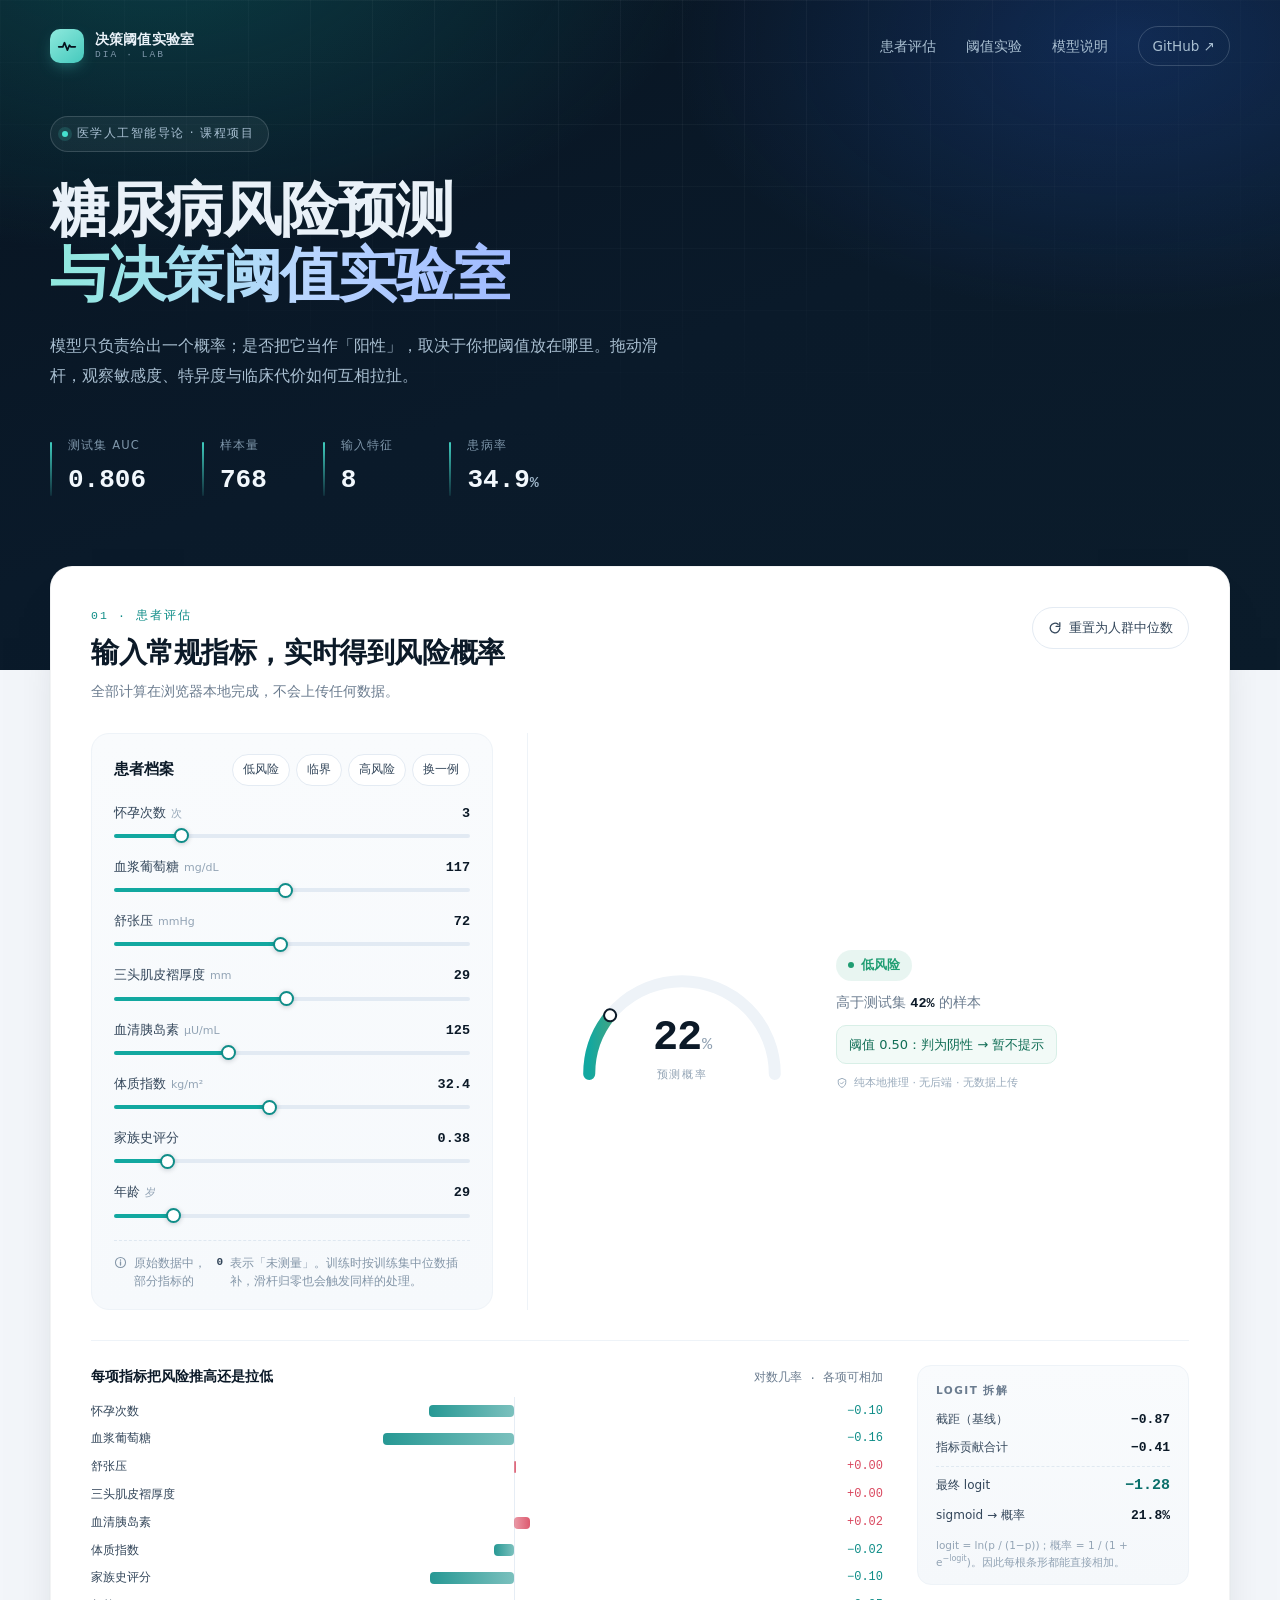
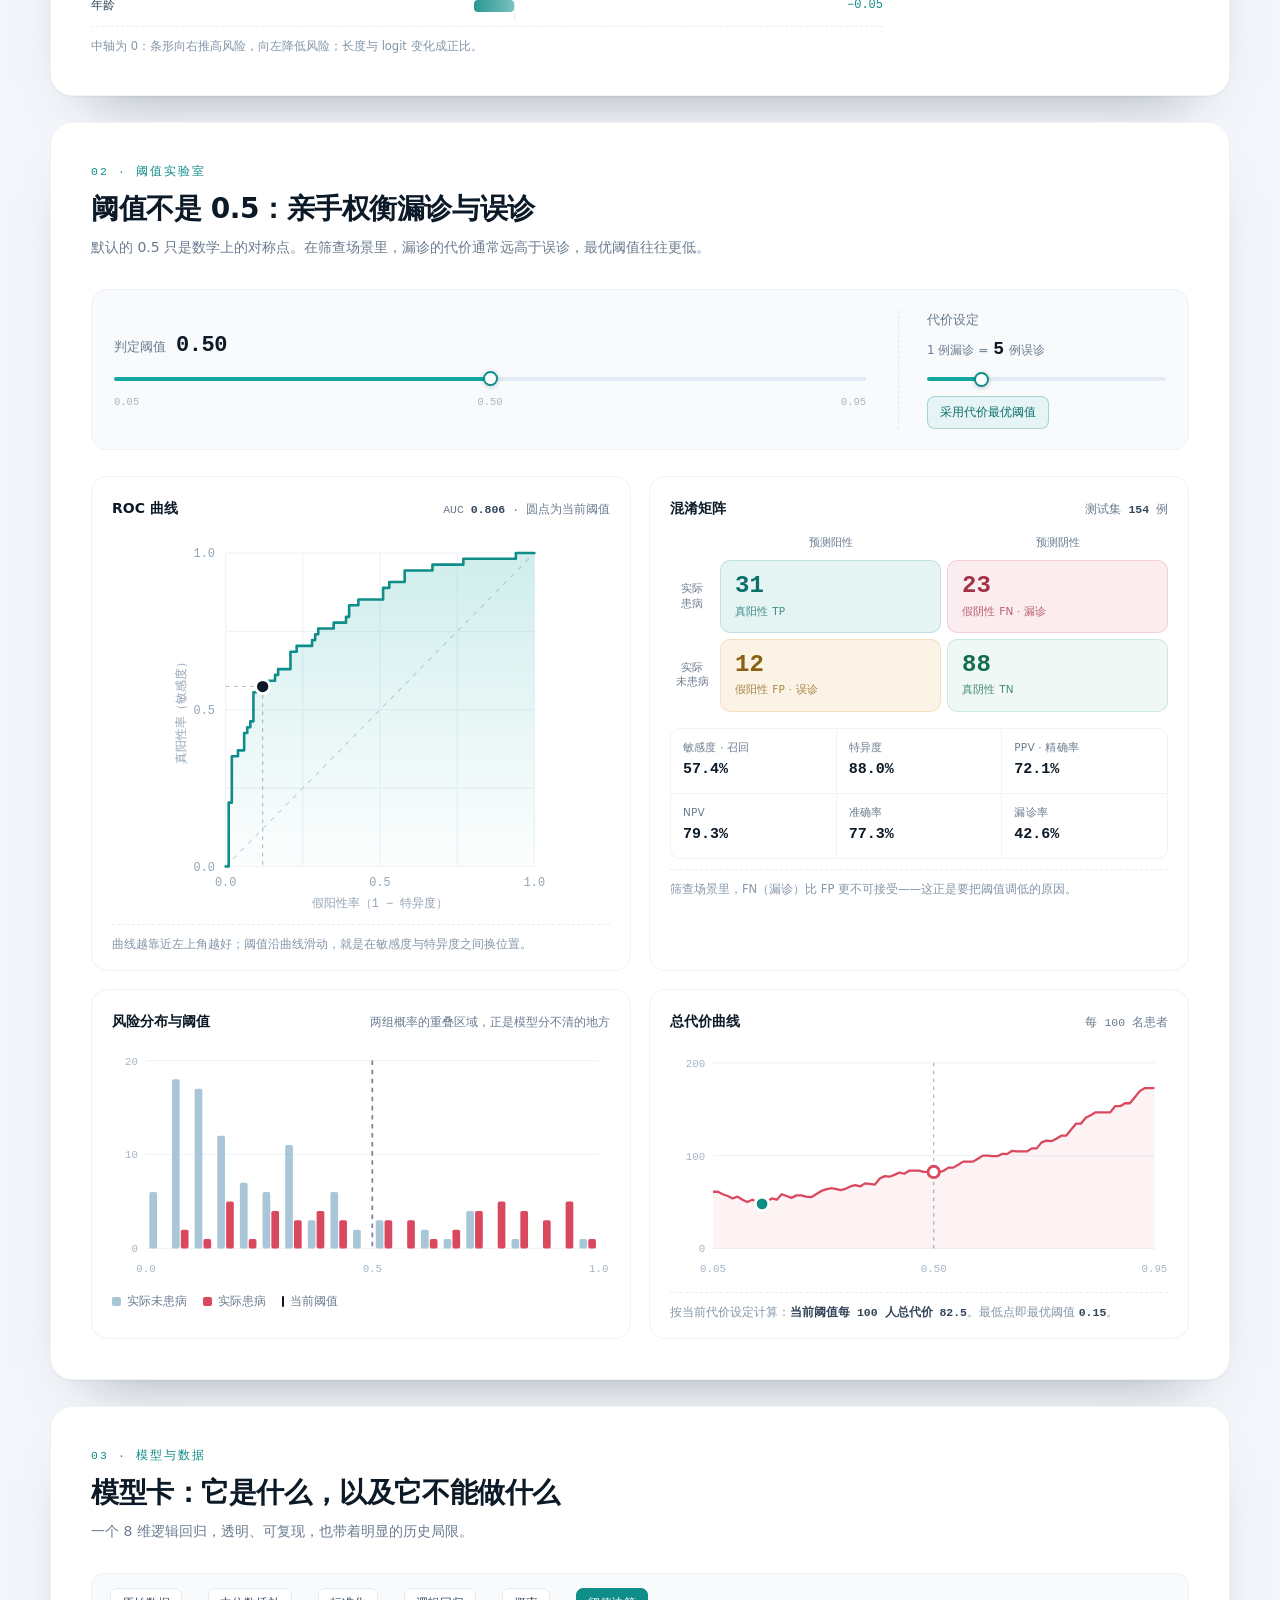
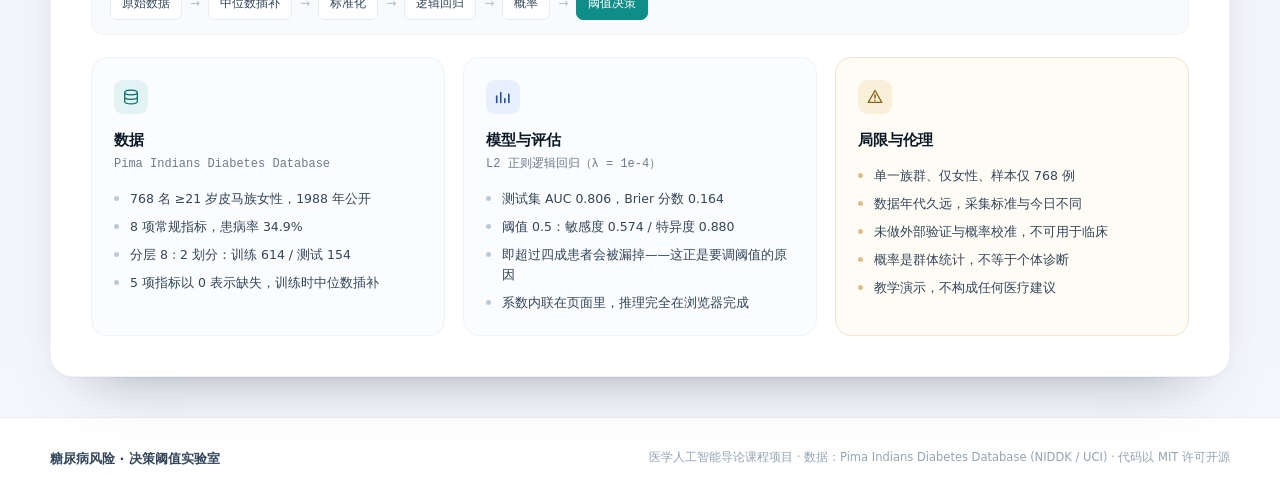
==== index.html @ e9341690 "feat: 糖尿病风险预测与决策阈值实验室" ====
<!doctype html>
<html lang="zh-CN">
<head>
<meta charset="utf-8">
<meta name="viewport" content="width=device-width, initial-scale=1">
<title>糖尿病风险 · 决策阈值实验室</title>
<meta name="description" content="基于 Pima 数据集的糖尿病风险预测交互演示：拖动指标看概率变化，调节阈值看敏感度、特异度与临床代价如何互相拉扯。">
<meta name="color-scheme" content="light">
<link rel="icon" href="data:image/svg+xml,%3Csvg xmlns='http://www.w3.org/2000/svg' viewBox='0 0 32 32'%3E%3Crect width='32' height='32' rx='9' fill='%230f8d88'/%3E%3Cpath d='M5 17h6l2.5-6 4 12 3-8 2 2h4.5' fill='none' stroke='%23fff' stroke-width='2.2' stroke-linecap='round' stroke-linejoin='round'/%3E%3C/svg%3E">
<link rel="stylesheet" href="assets/css/style.css">
</head>
<body id="top">

<header class="hero">
  <div class="hero__grid" aria-hidden="true"></div>
  <nav class="nav shell" aria-label="页面导航">
    <a class="brand" href="#top">
      <span class="brand__mark" aria-hidden="true">
        <svg viewBox="0 0 24 24" fill="none"><path d="M2 13h5l2-5 3.5 9 2.5-6 1.5 2H22" stroke="currentColor" stroke-width="2" stroke-linecap="round" stroke-linejoin="round"/></svg>
      </span>
      <span class="brand__text">决策阈值实验室<small>DIA · LAB</small></span>
    </a>
    <div class="nav__links">
      <a href="#assess">患者评估</a>
      <a href="#threshold">阈值实验</a>
      <a href="#model">模型说明</a>
      <a class="nav__repo" href="https://github.com/" target="_blank" rel="noopener">GitHub <span aria-hidden="true">↗</span></a>
    </div>
  </nav>

  <div class="shell hero__inner">
    <p class="eyebrow"><span class="eyebrow__dot" aria-hidden="true"></span>医学人工智能导论 · 课程项目</p>
    <h1>糖尿病风险预测<br><span class="grad">与决策阈值实验室</span></h1>
    <p class="lead">模型只负责给出一个概率；是否把它当作「阳性」，取决于你把阈值放在哪里。拖动滑杆，观察敏感度、特异度与临床代价如何互相拉扯。</p>

    <dl class="hero__stats">
      <div><dt>测试集 AUC</dt><dd>0.806</dd></div>
      <div><dt>样本量</dt><dd>768</dd></div>
      <div><dt>输入特征</dt><dd>8</dd></div>
      <div><dt>患病率</dt><dd>34.9<span>%</span></dd></div>
    </dl>
  </div>
</header>

<main class="shell">

  <!-- ============ 01 患者评估 ============ -->
  <section class="panel" id="assess">
    <div class="panel__head">
      <div class="panel__title">
        <span class="kicker">01 · 患者评估</span>
        <h2>输入常规指标，<br class="m-br">实时得到风险概率</h2>
        <p class="panel__sub">全部计算在浏览器本地完成，不会上传任何数据。</p>
      </div>
      <button class="ghost-btn" id="resetBtn" type="button">
        <svg viewBox="0 0 16 16" fill="none" aria-hidden="true"><path d="M13.5 8a5.5 5.5 0 1 1-1.9-4.16M13.5 2v4.2H9.3" stroke="currentColor" stroke-width="1.5" stroke-linecap="round" stroke-linejoin="round"/></svg>
        重置为人群中位数
      </button>
    </div>

    <div class="assess">
      <div class="form-card">
        <div class="form-card__head">
          <h3>患者档案</h3>
          <div class="presets" id="presets" role="group" aria-label="载入示例病例"></div>
        </div>
        <div class="sliders" id="sliders"></div>
        <p class="hint">
          <svg viewBox="0 0 16 16" fill="none" aria-hidden="true"><circle cx="8" cy="8" r="6.2" stroke="currentColor" stroke-width="1.3"/><path d="M8 7.2v4M8 4.9v.2" stroke="currentColor" stroke-width="1.6" stroke-linecap="round"/></svg>
          原始数据中，部分指标的 <b>0</b> 表示「未测量」。训练时按训练集中位数插补，滑杆归零也会触发同样的处理。
        </p>
      </div>

      <div class="result">
        <div class="result__top">
          <div class="gauge" id="gauge"></div>
          <div class="result__meta">
            <span class="band" id="band">—</span>
            <p class="result__pct" id="percentile">—</p>
            <p class="result__verdict" id="verdict">—</p>
            <p class="result__truth" id="truth" hidden></p>
            <p class="result__privacy">
              <svg viewBox="0 0 16 16" fill="none" aria-hidden="true"><path d="M8 1.8 3 3.9v3.4c0 3 2.1 5.6 5 6.6 2.9-1 5-3.6 5-6.6V3.9L8 1.8Z" stroke="currentColor" stroke-width="1.3" stroke-linejoin="round"/><path d="m5.9 7.9 1.5 1.5 2.8-2.9" stroke="currentColor" stroke-width="1.3" stroke-linecap="round" stroke-linejoin="round"/></svg>
              纯本地推理 · 无后端 · 无数据上传
            </p>
          </div>
        </div>
      </div>
    </div>

    <div class="contrib">
      <div class="contrib__chart">
        <div class="chart-head">
          <h3>每项指标把风险推高还是拉低</h3>
          <span class="chart-note">对数几率 · 各项可相加</span>
        </div>
        <div class="contrib-chart" id="contribChart"></div>
        <p class="chart-foot">中轴为 0：条形向右推高风险，向左降低风险；长度与 logit 变化成正比。</p>
      </div>
      <aside class="logit-card">
        <h4>LOGIT 拆解</h4>
        <dl>
          <div><dt>截距（基线）</dt><dd id="logitBase">—</dd></div>
          <div><dt>指标贡献合计</dt><dd id="logitSum">—</dd></div>
          <div class="is-total"><dt>最终 logit</dt><dd id="logitTotal">—</dd></div>
          <div><dt>sigmoid → 概率</dt><dd id="logitProb">—</dd></div>
        </dl>
        <p>logit = ln(p / (1−p))；概率 = 1 / (1 + e<sup>−logit</sup>)。因此每根条形都能直接相加。</p>
      </aside>
    </div>
  </section>

  <!-- ============ 02 阈值实验室 ============ -->
  <section class="panel" id="threshold">
    <div class="panel__head">
      <div class="panel__title">
        <span class="kicker">02 · 阈值实验室</span>
        <h2>阈值不是 0.5：<br class="m-br">亲手权衡漏诊与误诊</h2>
        <p class="panel__sub">默认的 0.5 只是数学上的对称点。在筛查场景里，漏诊的代价通常远高于误诊，最优阈值往往更低。</p>
      </div>
    </div>

    <div class="thr-bar">
      <div class="thr-bar__main">
        <div class="thr-bar__label">判定阈值 <b id="thrVal">0.50</b></div>
        <input id="thr" class="thr-range" type="range" min="5" max="95" step="1" value="50" aria-label="判定阈值">
        <div class="thr-bar__scale"><span>0.05</span><span>0.50</span><span>0.95</span></div>
      </div>
      <div class="thr-bar__cost">
        <div class="thr-bar__label">代价设定</div>
        <div class="cost-row">
          <span>1 例漏诊 =</span>
          <b id="costVal">5</b>
          <span>例误诊</span>
        </div>
        <input id="cost" class="cost-range" type="range" min="1" max="20" step="1" value="5" aria-label="漏诊与误诊代价比">
        <button class="advice-btn" id="recommendBtn" type="button">采用代价最优阈值</button>
      </div>
    </div>

    <div class="lab-grid">
      <div class="chart-card">
        <div class="chart-head">
          <h3>ROC 曲线</h3>
          <span class="chart-note">AUC <b id="aucVal">0.806</b> · 圆点为当前阈值</span>
        </div>
        <div class="chart chart--roc" id="rocChart"></div>
        <p class="chart-foot">曲线越靠近左上角越好；阈值沿曲线滑动，就是在敏感度与特异度之间换位置。</p>
      </div>

      <div class="chart-card">
        <div class="chart-head">
          <h3>混淆矩阵</h3>
          <span class="chart-note">测试集 <b>154</b> 例</span>
        </div>
        <div class="matrix" id="matrix"></div>
        <div class="metrics" id="metrics"></div>
        <p class="chart-foot">筛查场景里，FN（漏诊）比 FP 更不可接受——这正是要把阈值调低的原因。</p>
      </div>

      <div class="chart-card">
        <div class="chart-head">
          <h3>风险分布与阈值</h3>
          <span class="chart-note">两组概率的重叠区域，正是模型分不清的地方</span>
        </div>
        <div class="chart chart--dist" id="distChart"></div>
        <div class="legend">
          <span class="legend__item"><i class="swatch swatch--neg"></i>实际未患病</span>
          <span class="legend__item"><i class="swatch swatch--pos"></i>实际患病</span>
          <span class="legend__item"><i class="swatch swatch--line"></i>当前阈值</span>
        </div>
      </div>

      <div class="chart-card">
        <div class="chart-head">
          <h3>总代价曲线</h3>
          <span class="chart-note">每 100 名患者</span>
        </div>
        <div class="chart chart--cost" id="costChart"></div>
        <p class="chart-foot">按当前代价设定计算：<b id="costNow">—</b>。最低点即最优阈值 <b id="optThr">—</b>。</p>
      </div>
    </div>
  </section>

  <!-- ============ 03 模型与数据 ============ -->
  <section class="panel" id="model">
    <div class="panel__head">
      <div class="panel__title">
        <span class="kicker">03 · 模型与数据</span>
        <h2>模型卡：<br class="m-br">它是什么，以及它不能做什么</h2>
        <p class="panel__sub">一个 8 维逻辑回归，透明、可复现，也带着明显的历史局限。</p>
      </div>
    </div>

    <div class="pipeline">
      <span class="pipe">原始数据</span><i>→</i>
      <span class="pipe">中位数插补</span><i>→</i>
      <span class="pipe">标准化</span><i>→</i>
      <span class="pipe">逻辑回归</span><i>→</i>
      <span class="pipe">概率</span><i>→</i>
      <span class="pipe pipe--hl">阈值决策</span>
    </div>

    <div class="model-grid">
      <article class="info-card">
        <span class="info-card__icon info-card__icon--data" aria-hidden="true">
          <svg viewBox="0 0 20 20" fill="none"><ellipse cx="10" cy="5" rx="7" ry="2.6" stroke="currentColor" stroke-width="1.4"/><path d="M3 5v5c0 1.4 3.1 2.6 7 2.6s7-1.2 7-2.6V5M3 10v5c0 1.4 3.1 2.6 7 2.6s7-1.2 7-2.6v-5" stroke="currentColor" stroke-width="1.4"/></svg>
        </span>
        <h3>数据</h3>
        <p class="info-card__lead">Pima Indians Diabetes Database</p>
        <ul class="ticks">
          <li>768 名 ≥21 岁皮马族女性，1988 年公开</li>
          <li>8 项常规指标，患病率 34.9%</li>
          <li>分层 8 : 2 划分：训练 614 / 测试 154</li>
          <li>5 项指标以 0 表示缺失，训练时中位数插补</li>
        </ul>
      </article>

      <article class="info-card">
        <span class="info-card__icon info-card__icon--model" aria-hidden="true">
          <svg viewBox="0 0 20 20" fill="none"><path d="M3 16V9M7.5 16V5M12 16v-4M16.5 16V7" stroke="currentColor" stroke-width="1.8" stroke-linecap="round"/></svg>
        </span>
        <h3>模型与评估</h3>
        <p class="info-card__lead">L2 正则逻辑回归（λ = 1e-4）</p>
        <ul class="ticks">
          <li>测试集 AUC 0.806，Brier 分数 0.164</li>
          <li>阈值 0.5：敏感度 0.574 / 特异度 0.880</li>
          <li>即超过四成患者会被漏掉——这正是要调阈值的原因</li>
          <li>系数内联在页面里，推理完全在浏览器完成</li>
        </ul>
      </article>

      <article class="info-card info-card--warn">
        <span class="info-card__icon info-card__icon--warn" aria-hidden="true">
          <svg viewBox="0 0 20 20" fill="none"><path d="M10 2.8 2.5 16h15L10 2.8Z" stroke="currentColor" stroke-width="1.4" stroke-linejoin="round"/><path d="M10 7.5v3.6M10 13.6v.2" stroke="currentColor" stroke-width="1.7" stroke-linecap="round"/></svg>
        </span>
        <h3>局限与伦理</h3>
        <ul class="ticks">
          <li>单一族群、仅女性、样本仅 768 例</li>
          <li>数据年代久远，采集标准与今日不同</li>
          <li>未做外部验证与概率校准，不可用于临床</li>
          <li>概率是群体统计，不等于个体诊断</li>
          <li>教学演示，不构成任何医疗建议</li>
        </ul>
      </article>
    </div>
  </section>
</main>

<footer class="footer">
  <div class="shell footer__inner">
    <p class="footer__brand">糖尿病风险 · 决策阈值实验室</p>
    <p class="footer__meta">医学人工智能导论课程项目 · 数据：Pima Indians Diabetes Database (NIDDK / UCI) · 代码以 MIT 许可开源</p>
  </div>
</footer>

<script src="assets/js/data.js"></script>
<script src="assets/js/app.js"></script>
</body>
</html>
---- assets/css/style.css ----
/* ============================================================
   糖尿病风险 · 决策阈值实验室
   Design tokens → base → hero → panels → components → responsive
   ============================================================ */

:root {
  --ink: #0c1a28;
  --ink-2: #33465a;
  --muted: #6b7c8f;
  --line: #e4ebf3;
  --line-soft: #eef3f8;
  --bg: #f3f6fa;
  --surface: #ffffff;

  --teal: #0f8d88;
  --teal-bright: #12a8a0;
  --teal-ink: #0a6f6b;
  --blue: #2b6cf0;
  --rose: #d9485f;
  --amber: #d99a2b;
  --green: #1f9d72;

  --risk-low: #1f9d72;
  --risk-mid: #d99a2b;
  --risk-high: #d9485f;

  --radius: 22px;
  --radius-sm: 14px;
  --shadow-panel: 0 1px 2px rgba(12, 26, 40, 0.04), 0 30px 60px -42px rgba(12, 26, 40, 0.5);

  --sans: "Inter", "PingFang SC", "HarmonyOS Sans SC", "Hiragino Sans GB", "Microsoft YaHei", "Noto Sans SC", system-ui, -apple-system, sans-serif;
  --mono: "SFMono-Regular", "JetBrains Mono", "Cascadia Code", "Roboto Mono", Consolas, monospace;
}

* { box-sizing: border-box; }

html { -webkit-text-size-adjust: 100%; }

body {
  margin: 0;
  background: var(--bg);
  color: var(--ink);
  font-family: var(--sans);
  font-size: 15px;
  line-height: 1.65;
  -webkit-font-smoothing: antialiased;
  text-rendering: optimizeLegibility;
}

h1, h2, h3, p, dl, dd, ul { margin: 0; }
ul { padding: 0; list-style: none; }
a { color: inherit; text-decoration: none; }
button { font: inherit; color: inherit; }

.shell {
  width: min(1180px, calc(100% - 48px));
  margin-inline: auto;
}

/* ------------------------------------------------------------
   Hero
   ------------------------------------------------------------ */
.hero {
  position: relative;
  overflow: hidden;
  padding: 116px 0 168px;
  color: #e9f1f8;
  background:
    radial-gradient(900px 520px at 12% -10%, rgba(18, 168, 160, 0.28), transparent 62%),
    radial-gradient(760px 460px at 88% 6%, rgba(43, 108, 240, 0.22), transparent 60%),
    linear-gradient(160deg, #081421 0%, #0a1a2a 52%, #0b1c2b 100%);
}

.hero__grid {
  position: absolute;
  inset: 0;
  background-image:
    linear-gradient(rgba(233, 241, 248, 0.045) 1px, transparent 1px),
    linear-gradient(90deg, rgba(233, 241, 248, 0.045) 1px, transparent 1px);
  background-size: 62px 62px;
  mask-image: radial-gradient(70% 68% at 50% 0%, #000 20%, transparent 100%);
  -webkit-mask-image: radial-gradient(70% 68% at 50% 0%, #000 20%, transparent 100%);
  pointer-events: none;
}

.hero__inner { position: relative; z-index: 1; }

.eyebrow {
  display: inline-flex;
  align-items: center;
  gap: 9px;
  padding: 7px 14px 7px 11px;
  border: 1px solid rgba(233, 241, 248, 0.16);
  border-radius: 999px;
  background: rgba(233, 241, 248, 0.05);
  font-size: 12px;
  letter-spacing: 0.12em;
  color: #a9c0d3;
}

.eyebrow__dot {
  width: 6px;
  height: 6px;
  border-radius: 50%;
  background: #45e0cf;
  box-shadow: 0 0 0 4px rgba(69, 224, 207, 0.16);
  animation: pulse 2.6s ease-in-out infinite;
}

@keyframes pulse {
  0%, 100% { box-shadow: 0 0 0 4px rgba(69, 224, 207, 0.14); }
  50% { box-shadow: 0 0 0 8px rgba(69, 224, 207, 0.04); }
}

.hero h1 {
  margin-top: 26px;
  font-size: clamp(38px, 4.6vw, 62px);
  font-weight: 620;
  line-height: 1.1;
  letter-spacing: -0.025em;
}

.hero h1 .grad {
  background: linear-gradient(96deg, #8ee9dd 0%, #b9d6ff 55%, #9fb9ff 100%);
  -webkit-background-clip: text;
  background-clip: text;
  color: transparent;
}

.lead {
  max-width: 620px;
  margin-top: 24px;
  font-size: 16px;
  line-height: 1.85;
  color: #a9bfd1;
}

.hero__stats {
  display: flex;
  flex-wrap: wrap;
  gap: 18px 56px;
  margin-top: 46px;
}

.hero__stats > div {
  position: relative;
  padding-left: 18px;
}

.hero__stats > div::before {
  content: "";
  position: absolute;
  left: 0;
  top: 6px;
  bottom: 6px;
  width: 2px;
  border-radius: 2px;
  background: linear-gradient(180deg, rgba(69, 224, 207, 0.9), rgba(69, 224, 207, 0.1));
}

.hero__stats dt {
  font-size: 11.5px;
  letter-spacing: 0.1em;
  color: #7f97ab;
}

.hero__stats dd {
  margin-top: 4px;
  font-family: var(--mono);
  font-size: 26px;
  font-weight: 600;
  color: #f2f8fd;
  font-variant-numeric: tabular-nums;
}

.hero__stats dd span { font-size: 15px; color: #9db4c8; }

/* nav */
.nav {
  position: absolute;
  top: 0;
  left: 50%;
  transform: translateX(-50%);
  z-index: 2;
  display: flex;
  align-items: center;
  justify-content: space-between;
  padding: 26px 0;
}

.brand { display: inline-flex; align-items: center; gap: 11px; }

.brand__mark {
  display: grid;
  place-items: center;
  width: 34px;
  height: 34px;
  border-radius: 10px;
  color: #06121d;
  background: linear-gradient(140deg, #8ee9dd, #45c9bd);
  box-shadow: 0 6px 18px -8px rgba(69, 224, 207, 0.8);
}

.brand__mark svg { width: 20px; height: 20px; }

.brand__text {
  display: flex;
  flex-direction: column;
  line-height: 1.25;
  font-size: 14px;
  font-weight: 600;
  letter-spacing: 0.01em;
}

.brand__text small {
  font-family: var(--mono);
  font-size: 9.5px;
  font-weight: 400;
  letter-spacing: 0.22em;
  color: #7f97ab;
}

.nav__links {
  display: flex;
  align-items: center;
  gap: 30px;
  font-size: 13.5px;
  color: #a9bfd1;
}

.nav__links a { transition: color 0.18s ease; }
.nav__links a:hover { color: #fff; }

.nav__repo {
  padding: 8px 14px;
  border: 1px solid rgba(233, 241, 248, 0.18);
  border-radius: 999px;
  transition: border-color 0.18s ease, background 0.18s ease;
}

.nav__repo:hover { border-color: rgba(233, 241, 248, 0.42); background: rgba(233, 241, 248, 0.06); }

/* ------------------------------------------------------------
   Panels
   ------------------------------------------------------------ */
main {
  position: relative;
  z-index: 2;
  margin-top: -104px;
  padding-bottom: 40px;
}

.panel {
  background: var(--surface);
  border: 1px solid rgba(12, 26, 40, 0.05);
  border-radius: var(--radius);
  box-shadow: var(--shadow-panel);
  padding: clamp(24px, 3.2vw, 40px);
  scroll-margin-top: 24px;
}

.panel + .panel { margin-top: 26px; }

.panel__head {
  display: flex;
  align-items: flex-start;
  justify-content: space-between;
  gap: 24px;
  margin-bottom: 30px;
}

.kicker {
  display: block;
  font-family: var(--mono);
  font-size: 11.5px;
  letter-spacing: 0.18em;
  color: var(--teal);
}

.panel h2 {
  margin-top: 9px;
  font-size: clamp(22px, 2.3vw, 28px);
  font-weight: 620;
  letter-spacing: -0.015em;
  line-height: 1.3;
  text-wrap: balance;
}

.panel__sub {
  margin-top: 8px;
  max-width: 640px;
  color: var(--muted);
  font-size: 14px;
}

.ghost-btn {
  display: inline-flex;
  align-items: center;
  gap: 7px;
  flex-shrink: 0;
  padding: 9px 15px;
  border: 1px solid var(--line);
  border-radius: 999px;
  background: #fff;
  color: var(--ink-2);
  font-size: 13px;
  cursor: pointer;
  transition: border-color 0.18s ease, color 0.18s ease, background 0.18s ease;
}

.ghost-btn svg { width: 14px; height: 14px; }
.ghost-btn:hover { border-color: #c9d6e4; color: var(--ink); background: #f8fbfd; }

/* ------------------------------------------------------------
   01 assess
   ------------------------------------------------------------ */
.assess {
  display: grid;
  grid-template-columns: 402px minmax(0, 1fr);
  gap: 34px;
  align-items: stretch;
}

.form-card {
  padding: 20px 22px 18px;
  background: linear-gradient(180deg, #f9fbfd 0%, #f6f9fc 100%);
  border: 1px solid var(--line-soft);
  border-radius: 18px;
}

.form-card__head {
  display: flex;
  align-items: center;
  justify-content: space-between;
  gap: 12px;
  margin-bottom: 16px;
}

.form-card h3 { font-size: 15px; font-weight: 620; }

.presets { display: flex; flex-wrap: wrap; gap: 6px; justify-content: flex-end; }

.preset {
  padding: 5px 10px;
  border: 1px solid var(--line);
  border-radius: 999px;
  background: #fff;
  color: var(--ink-2);
  font-size: 12px;
  cursor: pointer;
  transition: all 0.16s ease;
  white-space: nowrap;
}

.preset:hover { border-color: #bfd2e0; color: var(--ink); }

.preset.is-active {
  background: var(--ink);
  border-color: var(--ink);
  color: #fff;
}

.sliders { display: grid; gap: 11px; }

.slider { display: grid; gap: 2px; }

.slider__top {
  display: flex;
  align-items: baseline;
  justify-content: space-between;
  gap: 10px;
}

.slider__label { font-size: 13px; color: var(--ink-2); }
.slider__unit { margin-left: 5px; font-size: 11px; color: #93a4b5; }

.slider__value {
  font-family: var(--mono);
  font-size: 13.5px;
  font-weight: 600;
  color: var(--ink);
  font-variant-numeric: tabular-nums;
}

.slider__value.is-zero { color: var(--rose); }

input[type="range"] {
  -webkit-appearance: none;
  appearance: none;
  width: 100%;
  height: 18px;
  margin: 0;
  background: transparent;
  cursor: pointer;
}

input[type="range"]::-webkit-slider-runnable-track {
  height: 4px;
  border-radius: 99px;
  background: linear-gradient(90deg, var(--teal-bright) var(--fill, 50%), #e2eaf3 var(--fill, 50%));
}

input[type="range"]::-moz-range-track {
  height: 4px;
  border-radius: 99px;
  background: linear-gradient(90deg, var(--teal-bright) var(--fill, 50%), #e2eaf3 var(--fill, 50%));
}

input[type="range"]::-webkit-slider-thumb {
  -webkit-appearance: none;
  width: 15px;
  height: 15px;
  margin-top: -5.5px;
  border-radius: 50%;
  background: #fff;
  border: 2px solid var(--teal);
  box-shadow: 0 1px 5px rgba(12, 26, 40, 0.22);
  transition: transform 0.14s ease, box-shadow 0.14s ease;
}

input[type="range"]::-moz-range-thumb {
  width: 15px;
  height: 15px;
  border-radius: 50%;
  background: #fff;
  border: 2px solid var(--teal);
  box-shadow: 0 1px 5px rgba(12, 26, 40, 0.22);
}

input[type="range"]:hover::-webkit-slider-thumb { transform: scale(1.12); }
input[type="range"]:focus-visible { outline: none; }
input[type="range"]:focus-visible::-webkit-slider-thumb {
  box-shadow: 0 0 0 4px rgba(18, 168, 160, 0.18);
}

.hint {
  display: flex;
  gap: 7px;
  margin-top: 15px;
  padding-top: 13px;
  border-top: 1px dashed #dfe8f1;
  font-size: 11.5px;
  line-height: 1.6;
  color: #8496a8;
}

.hint svg { flex-shrink: 0; width: 13px; height: 13px; margin-top: 2px; }
.hint b { color: var(--ink-2); font-family: var(--mono); font-size: 11px; }

/* result */
.result {
  display: flex;
  flex-direction: column;
  justify-content: center;
  gap: 24px;
  padding-left: 34px;
  border-left: 1px solid var(--line-soft);
}

.result__top {
  display: grid;
  grid-template-columns: 240px minmax(0, 380px);
  justify-content: center;
  align-items: center;
  gap: 34px;
}

.gauge { position: relative; }

.gauge svg { display: block; width: 100%; height: auto; overflow: visible; }

.gauge__value {
  position: absolute;
  left: 0;
  right: 0;
  bottom: 4px;
  text-align: center;
}

.gauge__arc { transition: stroke-dasharray 0.55s cubic-bezier(0.22, 1, 0.36, 1); }

.gauge__knob {
  transform-origin: 150px 150px;
  transition: transform 0.55s cubic-bezier(0.22, 1, 0.36, 1);
}

#rocChart text,
#distChart text,
#costChart text {
  font-family: var(--mono);
  font-variant-numeric: tabular-nums;
}

.gauge__num {
  display: block;
  font-family: var(--mono);
  font-size: 42px;
  font-weight: 600;
  letter-spacing: -0.03em;
  line-height: 1;
  color: var(--ink);
  font-variant-numeric: tabular-nums;
}

.gauge__num small { font-size: 17px; font-weight: 500; color: #90a1b2; margin-left: 1px; }

.gauge__cap {
  display: block;
  margin-top: 7px;
  font-size: 11px;
  letter-spacing: 0.14em;
  color: #93a4b5;
}

.gauge__scale {
  display: flex;
  justify-content: space-between;
  margin-top: 2px;
  font-family: var(--mono);
  font-size: 10px;
  color: #a7b6c5;
}

.result__meta { display: grid; gap: 10px; justify-items: start; }

.band {
  display: inline-flex;
  align-items: center;
  gap: 7px;
  padding: 5px 12px;
  border-radius: 999px;
  font-size: 12.5px;
  font-weight: 600;
}

.band::before { content: ""; width: 6px; height: 6px; border-radius: 50%; background: currentColor; }

.band--low { color: var(--risk-low); background: rgba(31, 157, 114, 0.1); }
.band--mid { color: #b47f16; background: rgba(217, 154, 43, 0.14); }
.band--high { color: var(--risk-high); background: rgba(217, 72, 95, 0.1); }

.result__pct { font-size: 13.5px; color: var(--muted); }
.result__pct b { color: var(--ink); font-family: var(--mono); font-weight: 600; }

.result__verdict {
  padding: 8px 12px;
  border-radius: 10px;
  font-size: 13px;
  color: var(--ink-2);
  background: #f6f9fc;
  border: 1px solid var(--line-soft);
}

.result__verdict.is-pos { color: #a33246; background: #fdf3f4; border-color: #f6dfe3; }
.result__verdict.is-neg { color: #116e56; background: #f2faf7; border-color: #d8efe7; }

.result__truth {
  padding: 4px 10px;
  border: 1px dashed #d9c9a8;
  border-radius: 8px;
  font-size: 11.5px;
  color: #8a6d2f;
  background: #fffcf4;
}

.result__privacy {
  display: flex;
  align-items: center;
  gap: 6px;
  font-size: 11px;
  color: #9aabbc;
}

.result__privacy svg { width: 12px; height: 12px; }

/* contributions */
.contrib {
  display: grid;
  grid-template-columns: minmax(0, 1fr) 272px;
  gap: 34px;
  margin-top: 30px;
  padding-top: 24px;
  border-top: 1px solid var(--line-soft);
}

.contrib__chart { min-width: 0; }

.logit-card {
  align-self: start;
  padding: 16px 18px 14px;
  border: 1px solid var(--line-soft);
  border-radius: 14px;
  background: linear-gradient(180deg, #f9fbfd, #f5f8fb);
}

.logit-card h4 {
  margin: 0 0 10px;
  font-size: 10.5px;
  font-weight: 600;
  letter-spacing: 0.14em;
  color: var(--muted);
}

.logit-card dl { display: grid; gap: 7px; margin: 0; }

.logit-card dl > div {
  display: flex;
  align-items: baseline;
  justify-content: space-between;
  gap: 12px;
  font-size: 12px;
}

.logit-card dt { color: var(--ink-2); }

.logit-card dd {
  margin: 0;
  font-family: var(--mono);
  font-size: 13px;
  font-weight: 600;
  color: var(--ink);
  font-variant-numeric: tabular-nums;
}

.logit-card .is-total { padding-top: 7px; border-top: 1px dashed #e0e9f1; }
.logit-card .is-total dd { color: var(--teal-ink); font-size: 15px; }

.logit-card p {
  margin-top: 10px;
  font-size: 10.5px;
  line-height: 1.55;
  color: #93a4b5;
}

.logit-card sup { font-size: 8px; }

.chart-head {
  display: flex;
  align-items: baseline;
  justify-content: space-between;
  gap: 14px;
  margin-bottom: 14px;
}

.chart-head h3 { font-size: 14px; font-weight: 620; }
.chart-note { font-size: 11.5px; color: var(--muted); font-family: var(--mono); }
.chart-note b { color: var(--ink-2); }

.contrib-chart { display: grid; gap: 8px; }

.contrib-row {
  display: grid;
  grid-template-columns: 118px minmax(0, 1fr) 64px;
  align-items: center;
  gap: 14px;
}

.contrib-row__label {
  font-size: 12px;
  color: var(--ink-2);
  white-space: nowrap;
  overflow: hidden;
  text-overflow: ellipsis;
}

.contrib-row__track {
  position: relative;
  height: 16px;
  border-radius: 5px;
}

.contrib-row__track::before {
  content: "";
  position: absolute;
  left: 50%;
  top: -6px;
  bottom: -6px;
  width: 1px;
  background: #e6edf5;
}

.contrib-row__bar {
  position: absolute;
  top: 2px;
  height: 12px;
  border-radius: 4px;
  transition: width 0.35s cubic-bezier(0.22, 1, 0.36, 1), left 0.35s cubic-bezier(0.22, 1, 0.36, 1), background 0.2s ease;
}

.contrib-row__bar.pos { left: 50%; background: linear-gradient(90deg, rgba(217, 72, 95, 0.55), rgba(217, 72, 95, 0.9)); }
.contrib-row__bar.neg { right: 50%; background: linear-gradient(90deg, rgba(15, 141, 136, 0.9), rgba(15, 141, 136, 0.55)); }

.contrib-row__val {
  font-family: var(--mono);
  font-size: 12px;
  text-align: right;
  font-variant-numeric: tabular-nums;
  color: var(--rose);
}

.contrib-row__val.neg { color: var(--teal); }

/* ------------------------------------------------------------
   02 threshold lab
   ------------------------------------------------------------ */
.thr-bar {
  display: grid;
  grid-template-columns: minmax(0, 1fr) 268px;
  gap: 32px;
  padding: 20px 22px;
  margin-bottom: 26px;
  background: #f8fafc;
  border: 1px solid var(--line-soft);
  border-radius: 16px;
}

.thr-bar__main { display: grid; gap: 6px; align-content: center; }

.thr-bar__label {
  display: flex;
  align-items: baseline;
  gap: 10px;
  font-size: 12.5px;
  color: var(--muted);
}

.thr-bar__label b {
  font-family: var(--mono);
  font-size: 22px;
  font-weight: 600;
  color: var(--ink);
  letter-spacing: -0.02em;
  font-variant-numeric: tabular-nums;
}

.thr-range { height: 22px; }
.thr-range::-webkit-slider-runnable-track { height: 6px; }
.thr-range::-moz-range-track { height: 6px; }
.thr-range::-webkit-slider-thumb { width: 20px; height: 20px; margin-top: -7px; }
.thr-range::-moz-range-thumb { width: 18px; height: 18px; }

.thr-bar__scale {
  display: flex;
  justify-content: space-between;
  font-family: var(--mono);
  font-size: 10.5px;
  color: #a7b6c5;
}

.thr-bar__cost {
  display: grid;
  gap: 5px;
  padding-left: 28px;
  border-left: 1px dashed #dfe8f1;
  align-content: center;
}

.cost-row {
  display: flex;
  align-items: baseline;
  gap: 5px;
  font-size: 12px;
  color: var(--muted);
}

.cost-row b {
  font-family: var(--mono);
  font-size: 18px;
  color: var(--ink);
  font-weight: 600;
}

.cost-range { height: 16px; }
.cost-range::-webkit-slider-runnable-track { height: 3px; }
.cost-range::-moz-range-track { height: 3px; }
.cost-range::-webkit-slider-thumb { width: 12px; height: 12px; margin-top: -4.5px; }
.cost-range::-moz-range-thumb { width: 12px; height: 12px; }

.advice-btn {
  justify-self: start;
  margin-top: 3px;
  padding: 6px 12px;
  border: 1px solid rgba(15, 141, 136, 0.3);
  border-radius: 8px;
  background: rgba(18, 168, 160, 0.07);
  color: var(--teal-ink);
  font-size: 11.5px;
  cursor: pointer;
  transition: background 0.16s ease, border-color 0.16s ease;
}

.advice-btn:hover { background: rgba(18, 168, 160, 0.14); border-color: rgba(15, 141, 136, 0.5); }

.lab-grid {
  display: grid;
  grid-template-columns: repeat(2, minmax(0, 1fr));
  gap: 18px;
}

.chart-card {
  padding: 20px 20px 16px;
  border: 1px solid var(--line-soft);
  border-radius: 16px;
  background: #fff;
}

.chart { width: 100%; }
.chart svg { display: block; width: 100%; height: auto; }

.chart--roc { max-width: 380px; margin-inline: auto; }
.chart--dist, .chart--cost { margin-top: 4px; }

.chart-foot {
  margin-top: 10px;
  padding-top: 10px;
  border-top: 1px dashed #e8eef5;
  font-size: 11.5px;
  line-height: 1.6;
  color: #8496a8;
}

.chart-foot b { color: var(--ink-2); font-family: var(--mono); font-weight: 600; }

.matrix {
  display: grid;
  grid-template-columns: 44px 1fr 1fr;
  gap: 6px;
  align-items: stretch;
}

.matrix__corner { grid-column: 1; }

.matrix__head {
  display: grid;
  place-items: center;
  font-size: 11px;
  color: var(--muted);
  padding-bottom: 2px;
}

.matrix__rowhead {
  display: grid;
  place-items: center;
  font-size: 11px;
  color: var(--muted);
  line-height: 1.3;
  text-align: center;
}

.matrix__cell {
  position: relative;
  padding: 12px 14px;
  border-radius: 10px;
  border: 1px solid transparent;
}

.matrix__cell .n {
  display: block;
  font-family: var(--mono);
  font-size: 24px;
  font-weight: 600;
  line-height: 1.1;
  font-variant-numeric: tabular-nums;
}

.matrix__cell .t { display: block; margin-top: 3px; font-size: 10.5px; letter-spacing: 0.02em; opacity: 0.75; }

.matrix__cell--tp { background: rgba(15, 141, 136, 0.1); border-color: rgba(15, 141, 136, 0.18); color: #0b6f6b; }
.matrix__cell--tn { background: rgba(31, 157, 114, 0.07); border-color: rgba(31, 157, 114, 0.16); color: #146c52; }
.matrix__cell--fp { background: rgba(217, 154, 43, 0.12); border-color: rgba(217, 154, 43, 0.2); color: #8a6112; }
.matrix__cell--fn { background: rgba(217, 72, 95, 0.1); border-color: rgba(217, 72, 95, 0.18); color: #a33246; }

.metrics {
  display: grid;
  grid-template-columns: repeat(3, 1fr);
  gap: 1px;
  margin-top: 16px;
  background: var(--line-soft);
  border: 1px solid var(--line-soft);
  border-radius: 10px;
  overflow: hidden;
}

.metric { padding: 10px 12px; background: #fff; }
.metric__k { display: block; font-size: 10.5px; color: var(--muted); letter-spacing: 0.02em; }
.metric__v {
  display: block;
  margin-top: 2px;
  font-family: var(--mono);
  font-size: 15px;
  font-weight: 600;
  color: var(--ink);
  font-variant-numeric: tabular-nums;
}

.metric__v.is-accent { color: var(--teal-ink); }

.legend {
  display: flex;
  flex-wrap: wrap;
  gap: 16px;
  margin-top: 10px;
  font-size: 11.5px;
  color: var(--muted);
}

.legend__item { display: inline-flex; align-items: center; gap: 6px; }

.swatch { width: 9px; height: 9px; border-radius: 2px; display: inline-block; }
.swatch--neg { background: #a8c6d8; }
.swatch--pos { background: var(--rose); }
.swatch--line { width: 2px; height: 11px; border-radius: 1px; background: var(--ink); }

/* ------------------------------------------------------------
   03 model
   ------------------------------------------------------------ */
.pipeline {
  display: flex;
  flex-wrap: wrap;
  align-items: center;
  gap: 8px;
  padding: 14px 18px;
  margin-bottom: 22px;
  background: #f8fafc;
  border: 1px solid var(--line-soft);
  border-radius: 12px;
}

.pipe {
  padding: 5px 11px;
  border-radius: 7px;
  background: #fff;
  border: 1px solid var(--line);
  font-size: 12px;
  color: var(--ink-2);
}

.pipe--hl { color: #fff; background: var(--teal); border-color: var(--teal); }

.pipeline i { font-style: normal; color: #b0c0cf; font-size: 12px; }

.model-grid {
  display: grid;
  grid-template-columns: repeat(3, minmax(0, 1fr));
  gap: 18px;
}

.info-card {
  padding: 22px;
  border: 1px solid var(--line-soft);
  border-radius: 16px;
  background: #fbfcfe;
}

.info-card--warn { background: #fffcf5; border-color: #f1e5cd; }

.info-card__icon {
  display: grid;
  place-items: center;
  width: 34px;
  height: 34px;
  border-radius: 9px;
  margin-bottom: 14px;
}

.info-card__icon svg { width: 18px; height: 18px; }
.info-card__icon--data { color: var(--teal-ink); background: rgba(18, 168, 160, 0.1); }
.info-card__icon--model { color: #24509e; background: rgba(43, 108, 240, 0.09); }
.info-card__icon--warn { color: #8a6112; background: rgba(217, 154, 43, 0.13); }

.info-card h3 { font-size: 15px; font-weight: 620; }
.info-card__lead { margin-top: 3px; font-size: 12px; color: var(--muted); font-family: var(--mono); }

.ticks { display: grid; gap: 8px; margin-top: 14px; }

.ticks li {
  position: relative;
  padding-left: 16px;
  font-size: 12.5px;
  line-height: 1.6;
  color: var(--ink-2);
}

.ticks li::before {
  content: "";
  position: absolute;
  left: 0;
  top: 7px;
  width: 5px;
  height: 5px;
  border-radius: 50%;
  background: #b9cadb;
}

.info-card--warn .ticks li::before { background: #dcc08a; }

/* ------------------------------------------------------------
   Footer
   ------------------------------------------------------------ */
.footer {
  border-top: 1px solid rgba(12, 26, 40, 0.07);
  background: #fff;
  padding: 30px 0 38px;
}

.footer__inner { display: flex; flex-wrap: wrap; justify-content: space-between; gap: 8px 24px; }

.footer__brand { font-size: 13px; font-weight: 600; color: var(--ink-2); }
.footer__meta { font-size: 11.5px; color: #93a4b5; }

/* ------------------------------------------------------------
   Responsive
   ------------------------------------------------------------ */
.m-br { display: none; }

@media (max-width: 720px) {
  .m-br { display: initial; }
}
@media (max-width: 1060px) {
  .assess { grid-template-columns: 1fr; gap: 26px; }
  .result { padding-left: 0; padding-top: 26px; border-left: none; border-top: 1px solid var(--line-soft); }
  .result__top { grid-template-columns: 240px minmax(0, 440px); justify-content: center; gap: 36px; }
  .model-grid { grid-template-columns: repeat(2, minmax(0, 1fr)); }
  .model-grid .info-card:last-child { grid-column: 1 / -1; }
}

@media (max-width: 900px) {
  .lab-grid { grid-template-columns: 1fr; }
  .lab-grid .chart-card { width: 100%; max-width: 560px; margin-inline: auto; }
  .chart--roc { max-width: 340px; }
  .contrib { grid-template-columns: 1fr; gap: 18px; }
}

@media (max-width: 860px) {
  .thr-bar { grid-template-columns: 1fr; gap: 18px; }
  .thr-bar__cost { padding-left: 0; padding-top: 16px; border-left: none; border-top: 1px dashed #dfe8f1; }
  .model-grid { grid-template-columns: 1fr; }
  .model-grid .info-card:last-child { grid-column: auto; }
}

@media (max-width: 720px) {
  .shell { width: calc(100% - 32px); }
  .hero { padding: 96px 0 150px; }
  .nav__links { gap: 16px; }
  .nav__links a:not(.nav__repo) { display: none; }
  .brand__text small { display: none; }
  main { margin-top: -88px; }
  .hero__stats { display: grid; grid-template-columns: repeat(2, minmax(0, max-content)); gap: 16px 32px; }
  .hero__stats dd { font-size: 21px; }
  .panel__head { flex-direction: column; align-items: flex-start; gap: 14px; margin-bottom: 22px; }
  .chart-head { flex-direction: column; align-items: flex-start; gap: 3px; }
  .result__top { grid-template-columns: 1fr; justify-items: center; gap: 18px; }
  .result__meta { justify-items: center; text-align: center; }
  .gauge { width: 220px; }
  .form-card__head { flex-direction: column; align-items: flex-start; gap: 10px; }
  .presets { justify-content: flex-start; }
  .metrics { grid-template-columns: repeat(2, 1fr); }
  .contrib-row { grid-template-columns: 92px minmax(0, 1fr) 46px; gap: 8px; }
  .contrib-row__label { font-size: 10.5px; }
  .contrib-row__val { font-size: 11px; }
  .chart-card { padding: 16px 14px 14px; }
}

@media (prefers-reduced-motion: reduce) {
  *, *::before, *::after {
    animation-duration: 0.001ms !important;
    animation-iteration-count: 1 !important;
    transition-duration: 0.001ms !important;
  }
}
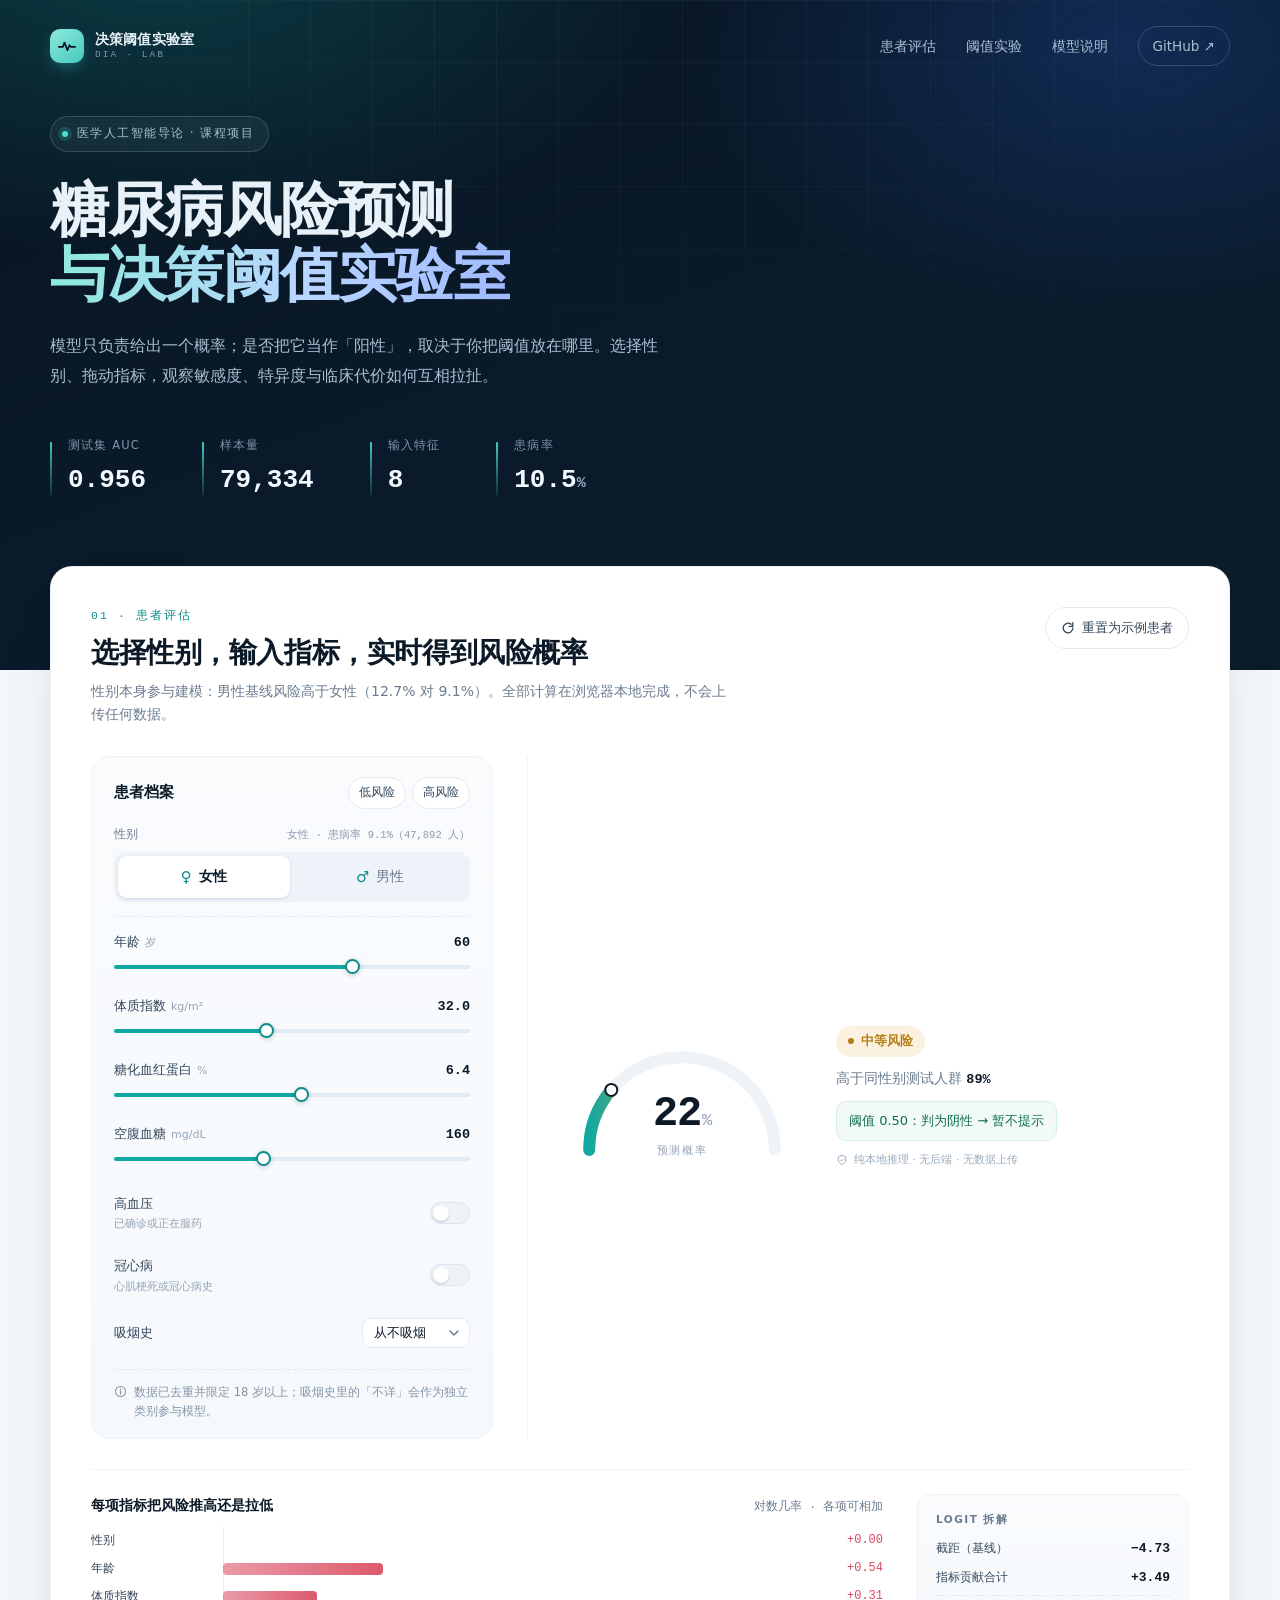
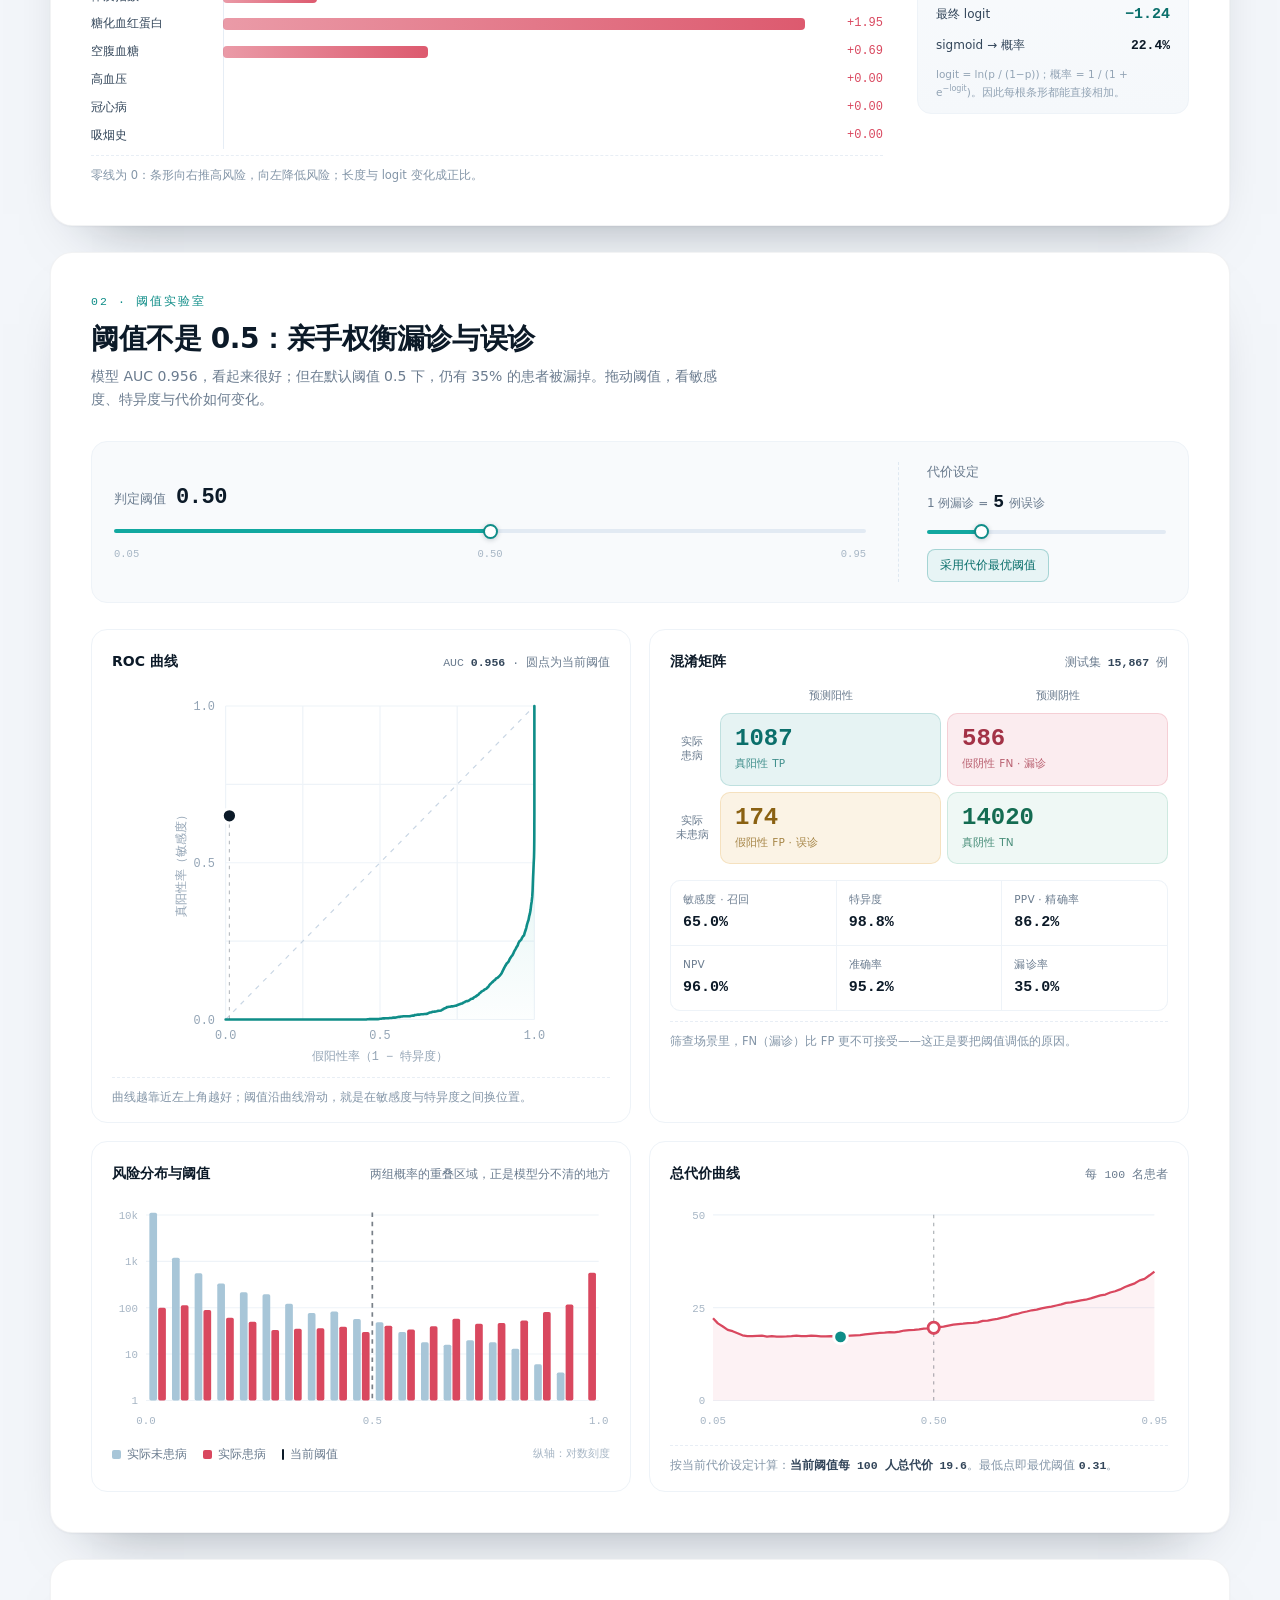
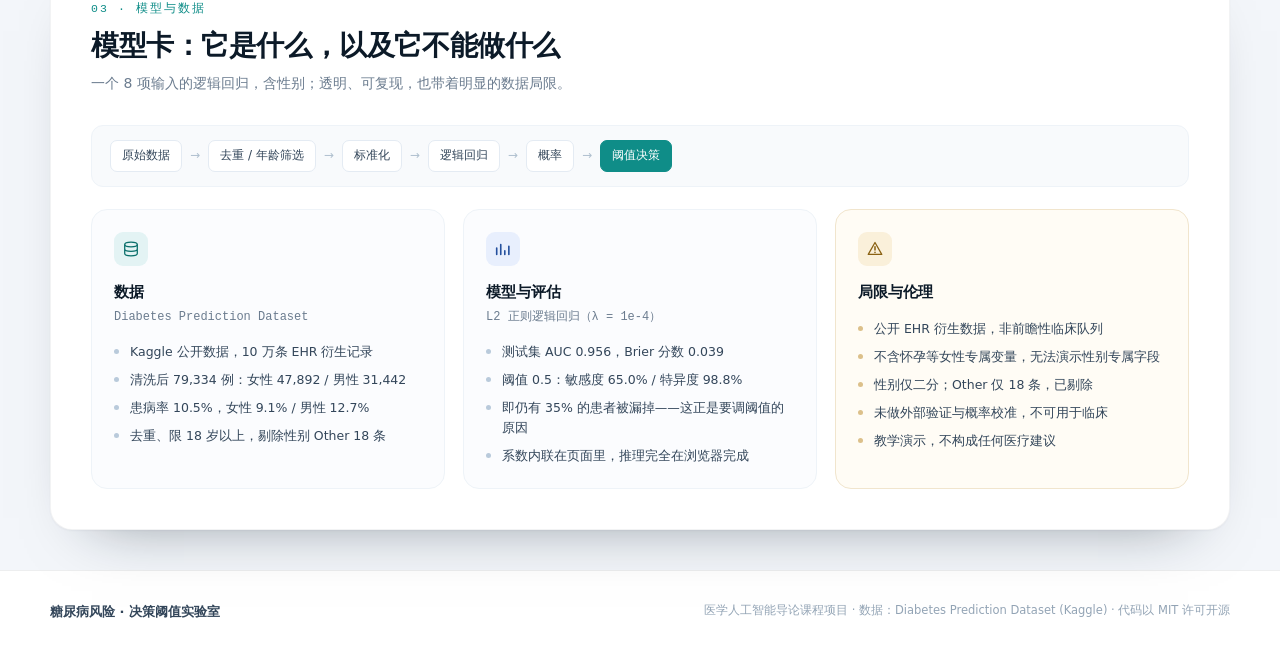
==== commit d8359b60: "feat: 改用混合性别数据，加入性别选择与滑杆气泡" ====
--- a/index.html
+++ b/index.html
@@ -4,7 +4,7 @@
 <meta charset="utf-8">
 <meta name="viewport" content="width=device-width, initial-scale=1">
 <title>糖尿病风险 · 决策阈值实验室</title>
-<meta name="description" content="基于 Pima 数据集的糖尿病风险预测交互演示：拖动指标看概率变化，调节阈值看敏感度、特异度与临床代价如何互相拉扯。">
+<meta name="description" content="基于 10 万条混合性别 EHR 数据的糖尿病风险预测交互演示：选择性别、拖动指标看概率，调节阈值看敏感度、特异度与临床代价如何拉扯。">
 <meta name="color-scheme" content="light">
 <link rel="icon" href="data:image/svg+xml,%3Csvg xmlns='http://www.w3.org/2000/svg' viewBox='0 0 32 32'%3E%3Crect width='32' height='32' rx='9' fill='%230f8d88'/%3E%3Cpath d='M5 17h6l2.5-6 4 12 3-8 2 2h4.5' fill='none' stroke='%23fff' stroke-width='2.2' stroke-linecap='round' stroke-linejoin='round'/%3E%3C/svg%3E">
 <link rel="stylesheet" href="assets/css/style.css">
@@ -24,20 +24,20 @@
       <a href="#assess">患者评估</a>
       <a href="#threshold">阈值实验</a>
       <a href="#model">模型说明</a>
-      <a class="nav__repo" href="https://github.com/" target="_blank" rel="noopener">GitHub <span aria-hidden="true">↗</span></a>
+      <a class="nav__repo" href="https://github.com/juwairenyixia/diabetes-threshold-lab" target="_blank" rel="noopener">GitHub <span aria-hidden="true">↗</span></a>
     </div>
   </nav>
 
   <div class="shell hero__inner">
     <p class="eyebrow"><span class="eyebrow__dot" aria-hidden="true"></span>医学人工智能导论 · 课程项目</p>
     <h1>糖尿病风险预测<br><span class="grad">与决策阈值实验室</span></h1>
-    <p class="lead">模型只负责给出一个概率；是否把它当作「阳性」，取决于你把阈值放在哪里。拖动滑杆，观察敏感度、特异度与临床代价如何互相拉扯。</p>
+    <p class="lead">模型只负责给出一个概率；是否把它当作「阳性」，取决于你把阈值放在哪里。选择性别、拖动指标，观察敏感度、特异度与临床代价如何互相拉扯。</p>
 
     <dl class="hero__stats">
-      <div><dt>测试集 AUC</dt><dd>0.806</dd></div>
-      <div><dt>样本量</dt><dd>768</dd></div>
+      <div><dt>测试集 AUC</dt><dd>0.956</dd></div>
+      <div><dt>样本量</dt><dd>79,334</dd></div>
       <div><dt>输入特征</dt><dd>8</dd></div>
-      <div><dt>患病率</dt><dd>34.9<span>%</span></dd></div>
+      <div><dt>患病率</dt><dd>10.5<span>%</span></dd></div>
     </dl>
   </div>
 </header>
@@ -49,12 +49,12 @@
     <div class="panel__head">
       <div class="panel__title">
         <span class="kicker">01 · 患者评估</span>
-        <h2>输入常规指标，<br class="m-br">实时得到风险概率</h2>
-        <p class="panel__sub">全部计算在浏览器本地完成，不会上传任何数据。</p>
+        <h2>选择性别，<br class="m-br">输入指标，实时得到风险概率</h2>
+        <p class="panel__sub">性别本身参与建模：男性基线风险高于女性（12.7% 对 9.1%）。全部计算在浏览器本地完成，不会上传任何数据。</p>
       </div>
       <button class="ghost-btn" id="resetBtn" type="button">
         <svg viewBox="0 0 16 16" fill="none" aria-hidden="true"><path d="M13.5 8a5.5 5.5 0 1 1-1.9-4.16M13.5 2v4.2H9.3" stroke="currentColor" stroke-width="1.5" stroke-linecap="round" stroke-linejoin="round"/></svg>
-        重置为人群中位数
+        重置为示例患者
       </button>
     </div>
 
@@ -64,10 +64,26 @@
           <h3>患者档案</h3>
           <div class="presets" id="presets" role="group" aria-label="载入示例病例"></div>
         </div>
+
+        <div class="sex-field">
+          <div class="sex-field__head">
+            <span class="field-label">性别</span>
+            <span class="sex-field__hint" id="sexHint">女性 · 患病率 9.1%</span>
+          </div>
+          <div class="segment" id="sexField" role="radiogroup" aria-label="性别">
+            <button class="segment__opt is-active" type="button" data-value="0" role="radio" aria-checked="true">
+              <span class="segment__sym" aria-hidden="true">♀</span>女性
+            </button>
+            <button class="segment__opt" type="button" data-value="1" role="radio" aria-checked="false">
+              <span class="segment__sym" aria-hidden="true">♂</span>男性
+            </button>
+          </div>
+        </div>
+
         <div class="sliders" id="sliders"></div>
         <p class="hint">
           <svg viewBox="0 0 16 16" fill="none" aria-hidden="true"><circle cx="8" cy="8" r="6.2" stroke="currentColor" stroke-width="1.3"/><path d="M8 7.2v4M8 4.9v.2" stroke="currentColor" stroke-width="1.6" stroke-linecap="round"/></svg>
-          原始数据中，部分指标的 <b>0</b> 表示「未测量」。训练时按训练集中位数插补，滑杆归零也会触发同样的处理。
+          数据已去重并限定 18 岁以上；吸烟史里的「不详」会作为独立类别参与模型。
         </p>
       </div>
 
@@ -95,7 +111,7 @@
           <span class="chart-note">对数几率 · 各项可相加</span>
         </div>
         <div class="contrib-chart" id="contribChart"></div>
-        <p class="chart-foot">中轴为 0：条形向右推高风险，向左降低风险；长度与 logit 变化成正比。</p>
+        <p class="chart-foot">零线为 0：条形向右推高风险，向左降低风险；长度与 logit 变化成正比。</p>
       </div>
       <aside class="logit-card">
         <h4>LOGIT 拆解</h4>
@@ -116,7 +132,7 @@
       <div class="panel__title">
         <span class="kicker">02 · 阈值实验室</span>
         <h2>阈值不是 0.5：<br class="m-br">亲手权衡漏诊与误诊</h2>
-        <p class="panel__sub">默认的 0.5 只是数学上的对称点。在筛查场景里，漏诊的代价通常远高于误诊，最优阈值往往更低。</p>
+        <p class="panel__sub">模型 AUC 0.956，看起来很好；但在默认阈值 0.5 下，仍有 35% 的患者被漏掉。拖动阈值，看敏感度、特异度与代价如何变化。</p>
       </div>
     </div>
 
@@ -142,7 +158,7 @@
       <div class="chart-card">
         <div class="chart-head">
           <h3>ROC 曲线</h3>
-          <span class="chart-note">AUC <b id="aucVal">0.806</b> · 圆点为当前阈值</span>
+          <span class="chart-note">AUC <b id="aucVal">0.956</b> · 圆点为当前阈值</span>
         </div>
         <div class="chart chart--roc" id="rocChart"></div>
         <p class="chart-foot">曲线越靠近左上角越好；阈值沿曲线滑动，就是在敏感度与特异度之间换位置。</p>
@@ -151,7 +167,7 @@
       <div class="chart-card">
         <div class="chart-head">
           <h3>混淆矩阵</h3>
-          <span class="chart-note">测试集 <b>154</b> 例</span>
+          <span class="chart-note">测试集 <b>15,867</b> 例</span>
         </div>
         <div class="matrix" id="matrix"></div>
         <div class="metrics" id="metrics"></div>
@@ -168,6 +184,7 @@
           <span class="legend__item"><i class="swatch swatch--neg"></i>实际未患病</span>
           <span class="legend__item"><i class="swatch swatch--pos"></i>实际患病</span>
           <span class="legend__item"><i class="swatch swatch--line"></i>当前阈值</span>
+          <span class="legend__item legend__item--note">纵轴：对数刻度</span>
         </div>
       </div>
 
@@ -188,13 +205,13 @@
       <div class="panel__title">
         <span class="kicker">03 · 模型与数据</span>
         <h2>模型卡：<br class="m-br">它是什么，以及它不能做什么</h2>
-        <p class="panel__sub">一个 8 维逻辑回归，透明、可复现，也带着明显的历史局限。</p>
+        <p class="panel__sub">一个 8 项输入的逻辑回归，含性别；透明、可复现，也带着明显的数据局限。</p>
       </div>
     </div>
 
     <div class="pipeline">
       <span class="pipe">原始数据</span><i>→</i>
-      <span class="pipe">中位数插补</span><i>→</i>
+      <span class="pipe">去重 / 年龄筛选</span><i>→</i>
       <span class="pipe">标准化</span><i>→</i>
       <span class="pipe">逻辑回归</span><i>→</i>
       <span class="pipe">概率</span><i>→</i>
@@ -207,12 +224,12 @@
           <svg viewBox="0 0 20 20" fill="none"><ellipse cx="10" cy="5" rx="7" ry="2.6" stroke="currentColor" stroke-width="1.4"/><path d="M3 5v5c0 1.4 3.1 2.6 7 2.6s7-1.2 7-2.6V5M3 10v5c0 1.4 3.1 2.6 7 2.6s7-1.2 7-2.6v-5" stroke="currentColor" stroke-width="1.4"/></svg>
         </span>
         <h3>数据</h3>
-        <p class="info-card__lead">Pima Indians Diabetes Database</p>
+        <p class="info-card__lead">Diabetes Prediction Dataset</p>
         <ul class="ticks">
-          <li>768 名 ≥21 岁皮马族女性，1988 年公开</li>
-          <li>8 项常规指标，患病率 34.9%</li>
-          <li>分层 8 : 2 划分：训练 614 / 测试 154</li>
-          <li>5 项指标以 0 表示缺失，训练时中位数插补</li>
+          <li>Kaggle 公开数据，10 万条 EHR 衍生记录</li>
+          <li>清洗后 79,334 例：女性 47,892 / 男性 31,442</li>
+          <li>患病率 10.5%，女性 9.1% / 男性 12.7%</li>
+          <li>去重、限 18 岁以上，剔除性别 Other 18 条</li>
         </ul>
       </article>
 
@@ -223,9 +240,9 @@
         <h3>模型与评估</h3>
         <p class="info-card__lead">L2 正则逻辑回归（λ = 1e-4）</p>
         <ul class="ticks">
-          <li>测试集 AUC 0.806，Brier 分数 0.164</li>
-          <li>阈值 0.5：敏感度 0.574 / 特异度 0.880</li>
-          <li>即超过四成患者会被漏掉——这正是要调阈值的原因</li>
+          <li>测试集 AUC 0.956，Brier 分数 0.039</li>
+          <li>阈值 0.5：敏感度 65.0% / 特异度 98.8%</li>
+          <li>即仍有 35% 的患者被漏掉——这正是要调阈值的原因</li>
           <li>系数内联在页面里，推理完全在浏览器完成</li>
         </ul>
       </article>
@@ -236,10 +253,10 @@
         </span>
         <h3>局限与伦理</h3>
         <ul class="ticks">
-          <li>单一族群、仅女性、样本仅 768 例</li>
-          <li>数据年代久远，采集标准与今日不同</li>
+          <li>公开 EHR 衍生数据，非前瞻性临床队列</li>
+          <li>不含怀孕等女性专属变量，无法演示性别专属字段</li>
+          <li>性别仅二分；Other 仅 18 条，已剔除</li>
           <li>未做外部验证与概率校准，不可用于临床</li>
-          <li>概率是群体统计，不等于个体诊断</li>
           <li>教学演示，不构成任何医疗建议</li>
         </ul>
       </article>
@@ -250,7 +267,7 @@
 <footer class="footer">
   <div class="shell footer__inner">
     <p class="footer__brand">糖尿病风险 · 决策阈值实验室</p>
-    <p class="footer__meta">医学人工智能导论课程项目 · 数据：Pima Indians Diabetes Database (NIDDK / UCI) · 代码以 MIT 许可开源</p>
+    <p class="footer__meta">医学人工智能导论课程项目 · 数据：Diabetes Prediction Dataset (Kaggle) · 代码以 MIT 许可开源</p>
   </div>
 </footer>
 
--- a/assets/css/style.css
+++ b/assets/css/style.css
@@ -384,6 +384,180 @@
 
 .slider__value.is-zero { color: var(--rose); }
 
+/* 性别选择 */
+.sex-field {
+  margin-bottom: 14px;
+  padding-bottom: 14px;
+  border-bottom: 1px dashed #e2eaf1;
+}
+
+.sex-field__head {
+  display: flex;
+  align-items: baseline;
+  justify-content: space-between;
+  gap: 10px;
+  margin-bottom: 8px;
+}
+
+.field-label {
+  font-size: 12px;
+  color: var(--muted);
+  letter-spacing: 0.02em;
+}
+
+.sex-field__hint {
+  font-size: 10.5px;
+  color: #8a9bad;
+  font-family: var(--mono);
+  font-variant-numeric: tabular-nums;
+}
+
+.segment {
+  display: grid;
+  grid-template-columns: 1fr 1fr;
+  gap: 5px;
+  padding: 4px;
+  background: #edf3f9;
+  border-radius: 12px;
+}
+
+.segment__opt {
+  display: flex;
+  align-items: center;
+  justify-content: center;
+  gap: 7px;
+  padding: 9px 8px;
+  border: none;
+  border-radius: 9px;
+  background: transparent;
+  color: var(--muted);
+  font-size: 14px;
+  cursor: pointer;
+  transition: background 0.18s ease, color 0.18s ease, box-shadow 0.18s ease;
+}
+
+.segment__opt:hover { color: var(--ink-2); }
+
+.segment__opt.is-active {
+  background: #fff;
+  color: var(--ink);
+  font-weight: 600;
+  box-shadow: 0 1px 3px rgba(12, 26, 40, 0.14);
+}
+
+.segment__sym { font-size: 15px; line-height: 1; color: var(--teal); }
+
+/* 开关 / 下拉 */
+.field-row {
+  display: flex;
+  align-items: center;
+  justify-content: space-between;
+  gap: 12px;
+  padding: 6px 0;
+}
+
+.field-row__text { display: grid; gap: 1px; }
+.field-row__label { font-size: 13px; color: var(--ink-2); }
+.field-row__hint { font-size: 10.5px; color: #93a4b5; }
+
+.switch {
+  position: relative;
+  flex-shrink: 0;
+  width: 40px;
+  height: 22px;
+  padding: 0;
+  border: 1px solid #dbe5ef;
+  border-radius: 999px;
+  background: #eef3f8;
+  cursor: pointer;
+  transition: background 0.2s ease, border-color 0.2s ease;
+}
+
+.switch span {
+  position: absolute;
+  top: 2px;
+  left: 2px;
+  width: 16px;
+  height: 16px;
+  border-radius: 50%;
+  background: #fff;
+  box-shadow: 0 1px 2px rgba(12, 26, 40, 0.22);
+  transition: transform 0.2s cubic-bezier(0.22, 1, 0.36, 1);
+}
+
+.switch.is-on { background: var(--teal); border-color: var(--teal); }
+.switch.is-on span { transform: translateX(18px); }
+
+.switch:focus-visible {
+  outline: none;
+  box-shadow: 0 0 0 3px rgba(18, 168, 160, 0.2);
+}
+
+.select {
+  -webkit-appearance: none;
+  appearance: none;
+  max-width: 150px;
+  padding: 7px 30px 7px 11px;
+  border: 1px solid var(--line);
+  border-radius: 9px;
+  background-color: #fff;
+  background-image: url("data:image/svg+xml,%3Csvg xmlns='http://www.w3.org/2000/svg' viewBox='0 0 10 6'%3E%3Cpath d='M1 1l4 4 4-4' stroke='%236b7c8f' stroke-width='1.5' fill='none' stroke-linecap='round' stroke-linejoin='round'/%3E%3C/svg%3E");
+  background-repeat: no-repeat;
+  background-position: right 10px center;
+  background-size: 10px;
+  color: var(--ink);
+  font-size: 12.5px;
+  cursor: pointer;
+}
+
+.select:focus-visible {
+  outline: none;
+  border-color: var(--teal);
+  box-shadow: 0 0 0 3px rgba(18, 168, 160, 0.15);
+}
+
+/* 滑杆数值气泡 */
+.slider__rail {
+  position: relative;
+  padding-top: 2px;
+}
+
+.slider__bubble {
+  position: absolute;
+  left: 50%;
+  bottom: calc(100% + 1px);
+  z-index: 3;
+  padding: 3px 8px;
+  border-radius: 7px;
+  background: var(--ink);
+  color: #fff;
+  font-family: var(--mono);
+  font-size: 11px;
+  line-height: 1.45;
+  white-space: nowrap;
+  pointer-events: none;
+  opacity: 0;
+  transform: translateX(-50%) translateY(3px);
+  transition: opacity 0.16s ease, transform 0.16s ease;
+}
+
+.slider__bubble::after {
+  content: "";
+  position: absolute;
+  left: 50%;
+  top: 100%;
+  transform: translateX(-50%);
+  border: 4px solid transparent;
+  border-top-color: var(--ink);
+}
+
+.slider__rail:hover .slider__bubble,
+.slider:focus-within .slider__bubble,
+.slider.is-dragging .slider__bubble {
+  opacity: 1;
+  transform: translateX(-50%) translateY(0);
+}
+
 input[type="range"] {
   -webkit-appearance: none;
   appearance: none;
@@ -672,7 +846,7 @@
 .contrib-row__track::before {
   content: "";
   position: absolute;
-  left: 50%;
+  left: var(--base, 50%);
   top: -6px;
   bottom: -6px;
   width: 1px;
@@ -687,8 +861,8 @@
   transition: width 0.35s cubic-bezier(0.22, 1, 0.36, 1), left 0.35s cubic-bezier(0.22, 1, 0.36, 1), background 0.2s ease;
 }
 
-.contrib-row__bar.pos { left: 50%; background: linear-gradient(90deg, rgba(217, 72, 95, 0.55), rgba(217, 72, 95, 0.9)); }
-.contrib-row__bar.neg { right: 50%; background: linear-gradient(90deg, rgba(15, 141, 136, 0.9), rgba(15, 141, 136, 0.55)); }
+.contrib-row__bar.pos { left: var(--base, 50%); background: linear-gradient(90deg, rgba(217, 72, 95, 0.55), rgba(217, 72, 95, 0.9)); }
+.contrib-row__bar.neg { right: calc(100% - var(--base, 50%)); background: linear-gradient(90deg, rgba(15, 141, 136, 0.9), rgba(15, 141, 136, 0.55)); }
 
 .contrib-row__val {
   font-family: var(--mono);
@@ -905,6 +1079,7 @@
 }
 
 .legend__item { display: inline-flex; align-items: center; gap: 6px; }
+.legend__item--note { margin-left: auto; color: #a7b6c5; font-size: 10.5px; }
 
 .swatch { width: 9px; height: 9px; border-radius: 2px; display: inline-block; }
 .swatch--neg { background: #a8c6d8; }
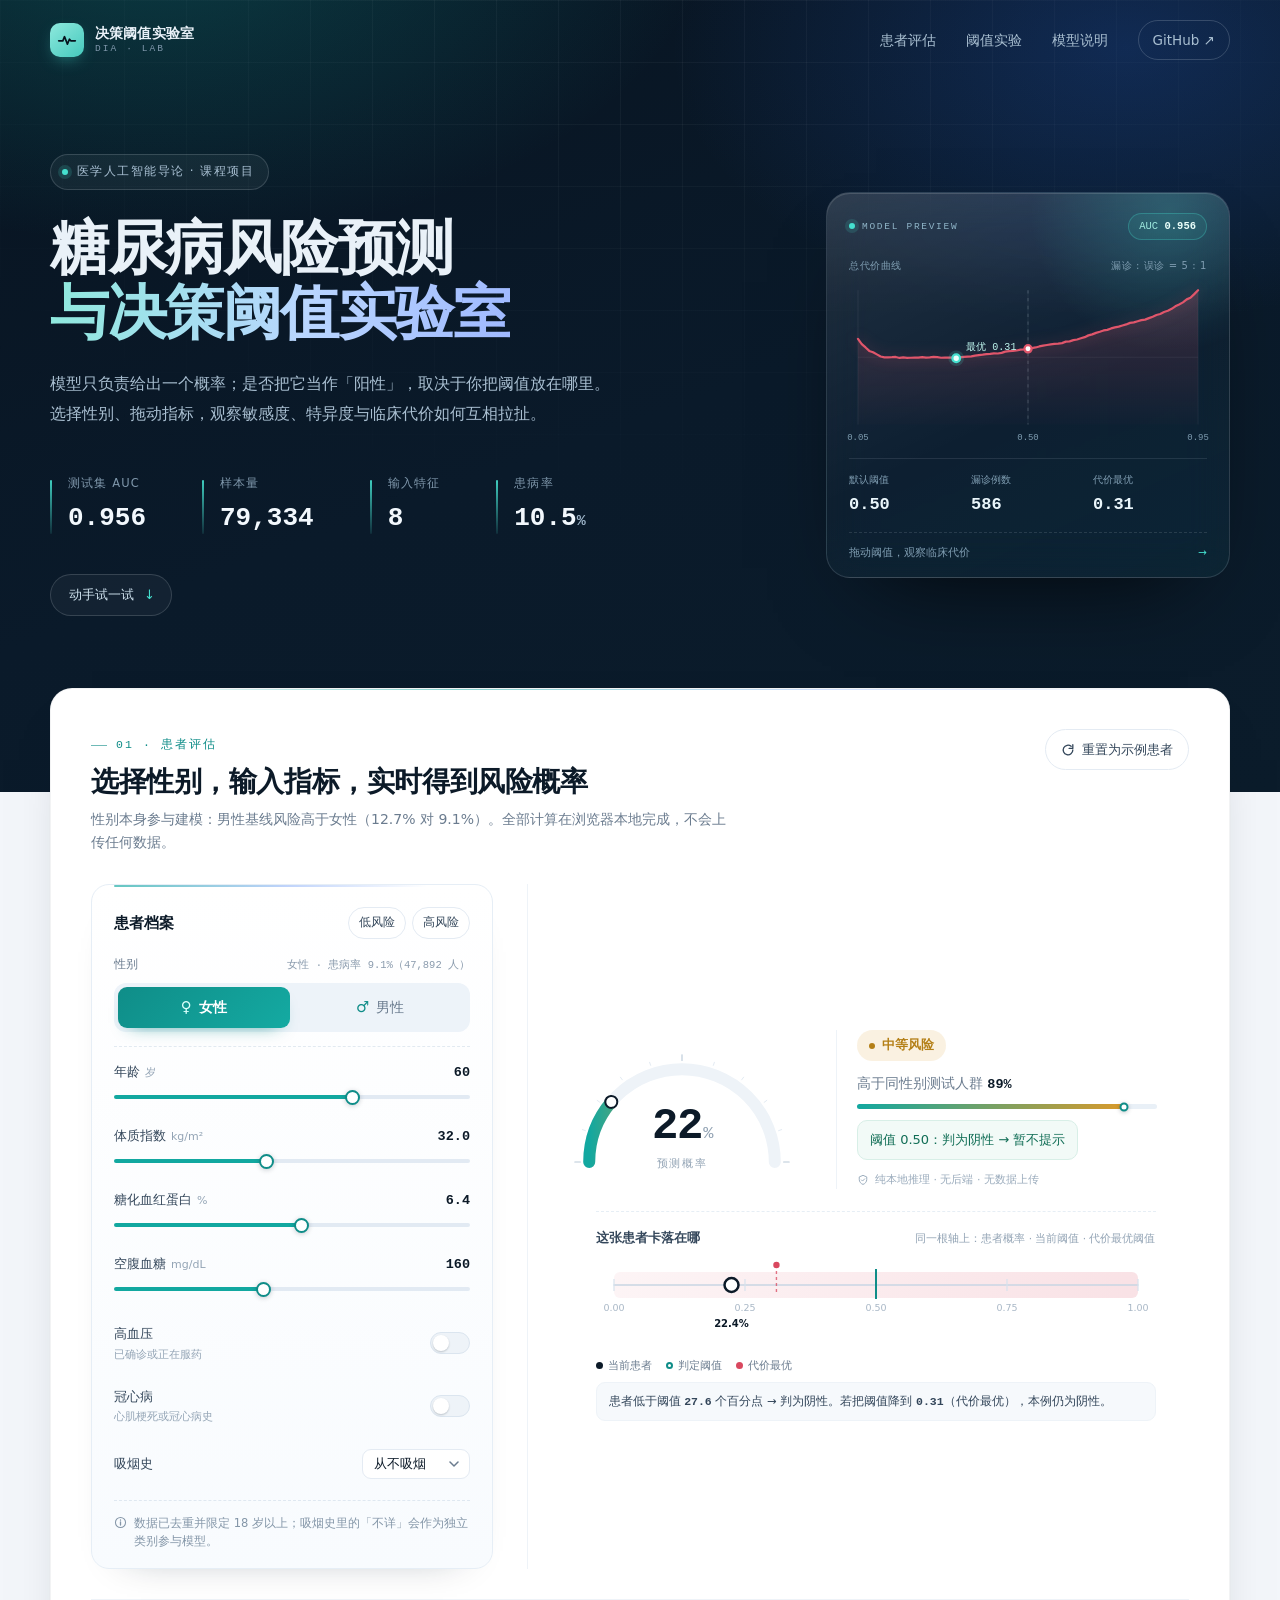
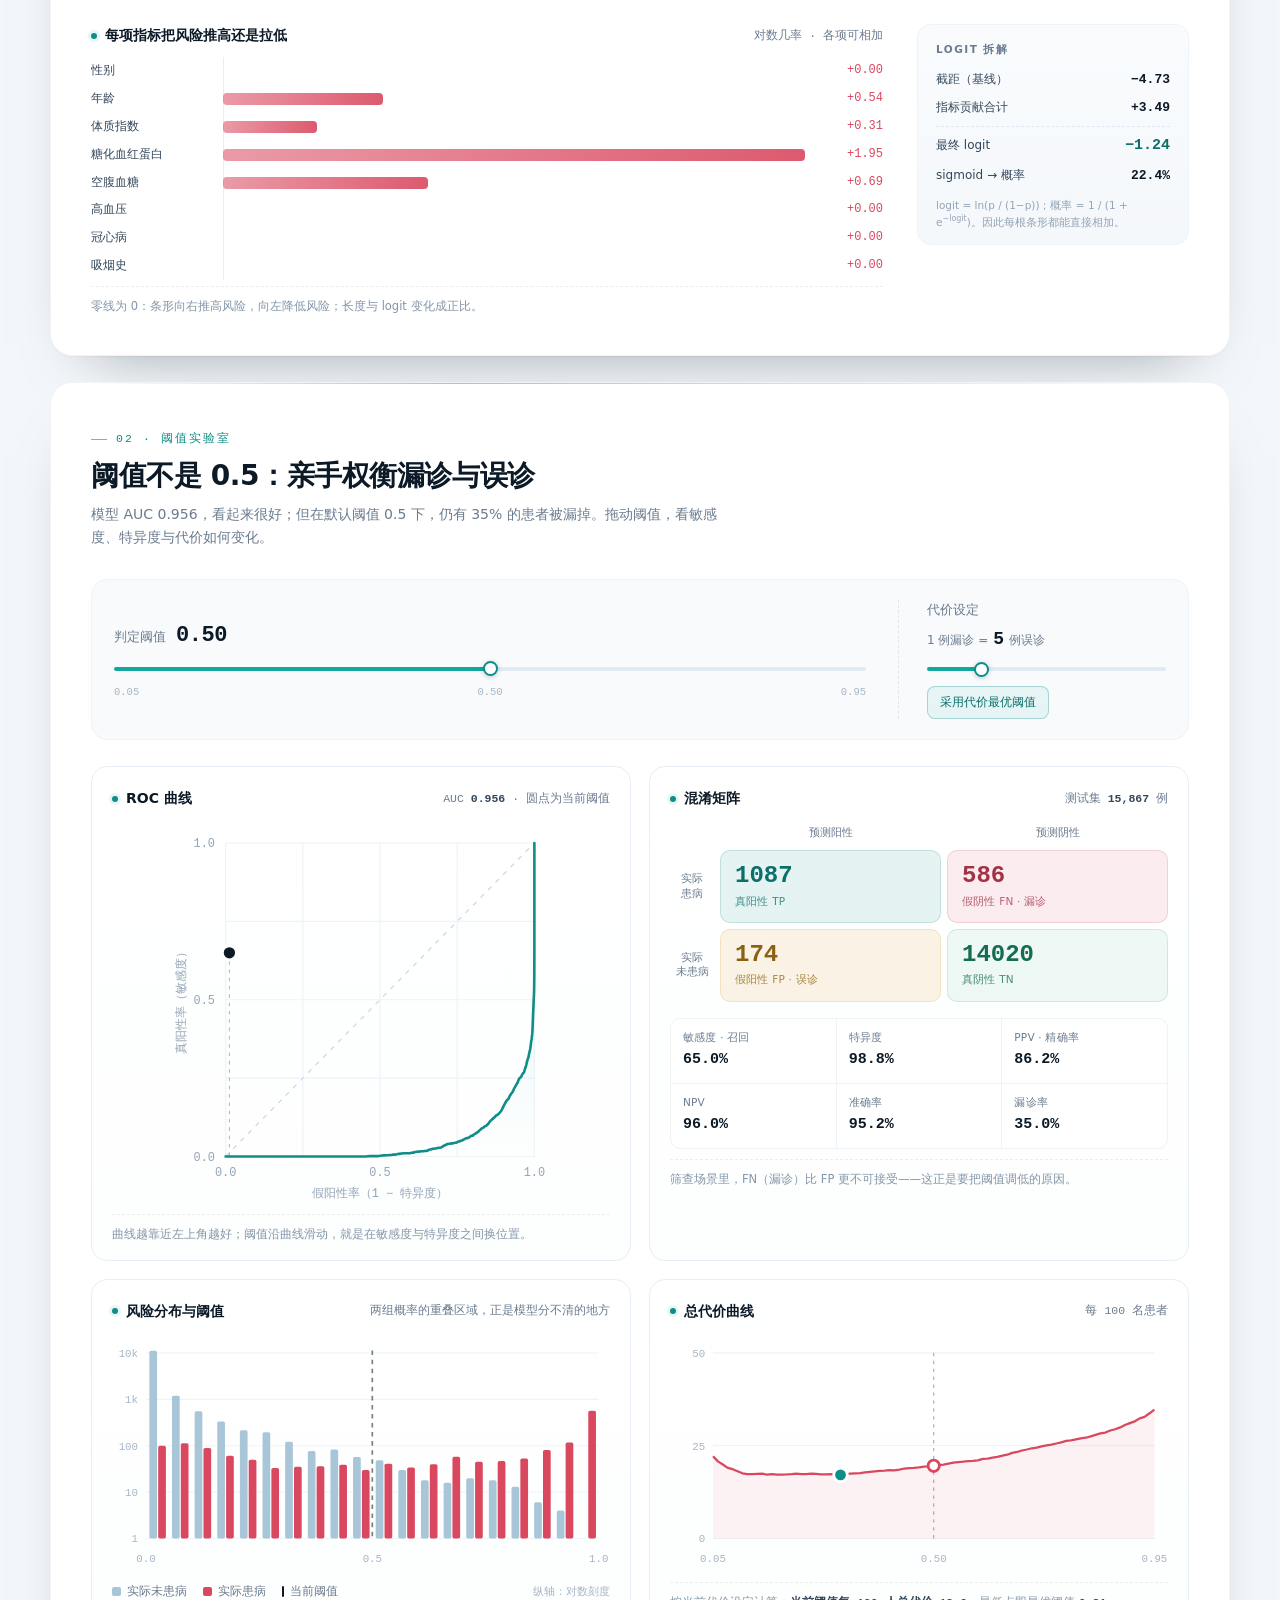
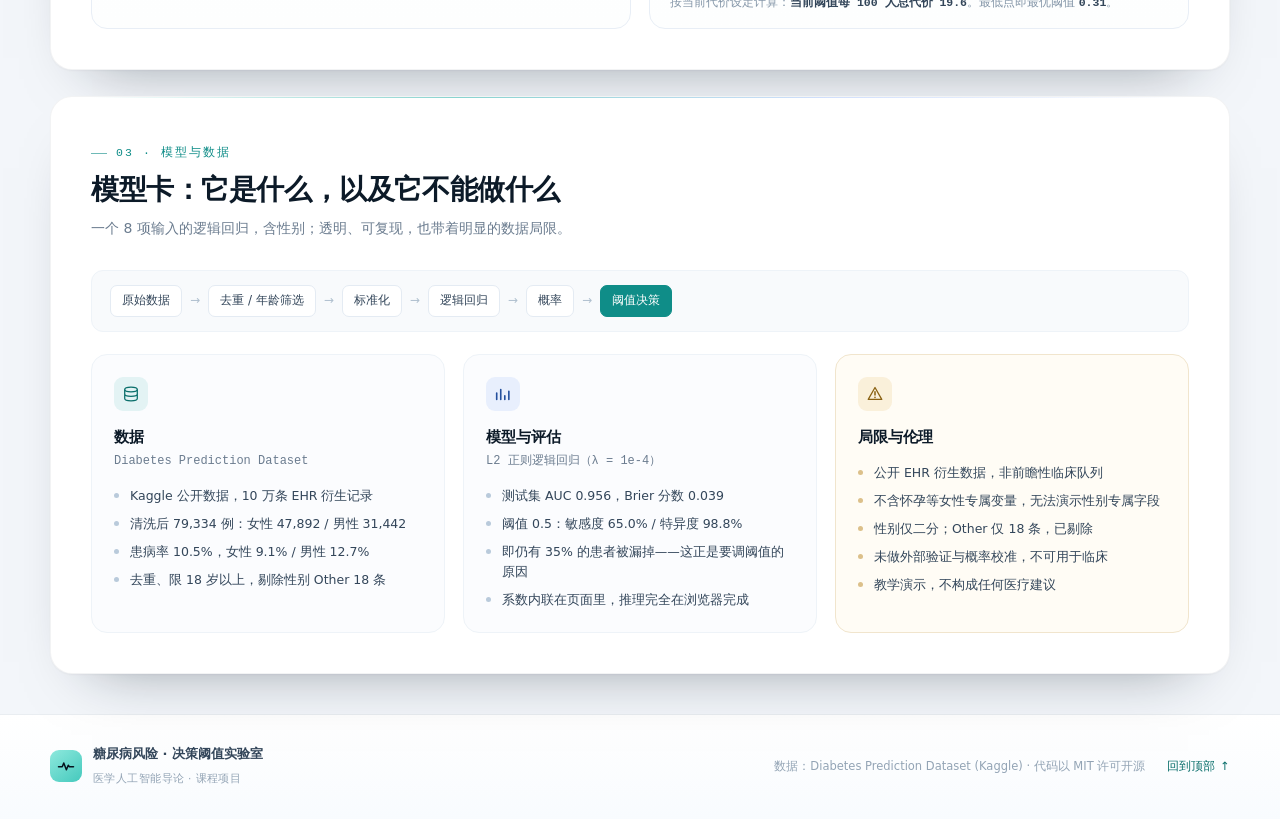
==== commit 2935b3f3: "style: 优化界面视觉与首屏概览 - 顶栏改为固定玻璃态导航，滚动后收缩并加深背景 - 首屏改为双栏，右侧新增悬浮预览卡（代价曲线 + 关键数字） - 患者卡新增概率标尺：患者概率/当前阈值/代价" ====
--- a/index.html
+++ b/index.html
@@ -13,32 +13,56 @@
 
 <header class="hero">
   <div class="hero__grid" aria-hidden="true"></div>
-  <nav class="nav shell" aria-label="页面导航">
-    <a class="brand" href="#top">
-      <span class="brand__mark" aria-hidden="true">
-        <svg viewBox="0 0 24 24" fill="none"><path d="M2 13h5l2-5 3.5 9 2.5-6 1.5 2H22" stroke="currentColor" stroke-width="2" stroke-linecap="round" stroke-linejoin="round"/></svg>
-      </span>
-      <span class="brand__text">决策阈值实验室<small>DIA · LAB</small></span>
-    </a>
-    <div class="nav__links">
-      <a href="#assess">患者评估</a>
-      <a href="#threshold">阈值实验</a>
-      <a href="#model">模型说明</a>
-      <a class="nav__repo" href="https://github.com/juwairenyixia/diabetes-threshold-lab" target="_blank" rel="noopener">GitHub <span aria-hidden="true">↗</span></a>
-    </div>
-  </nav>
+  <div class="nav" id="siteNav">
+    <div class="shell nav__inner">
+      <a class="brand" href="#top">
+        <span class="brand__mark" aria-hidden="true">
+          <svg viewBox="0 0 24 24" fill="none"><path d="M2 13h5l2-5 3.5 9 2.5-6 1.5 2H22" stroke="currentColor" stroke-width="2" stroke-linecap="round" stroke-linejoin="round"/></svg>
+        </span>
+        <span class="brand__text">决策阈值实验室<small>DIA · LAB</small></span>
+      </a>
+      <div class="nav__links">
+        <a href="#assess">患者评估</a>
+        <a href="#threshold">阈值实验</a>
+        <a href="#model">模型说明</a>
+        <a class="nav__repo" href="https://github.com/juwairenyixia/diabetes-threshold-lab" target="_blank" rel="noopener">GitHub <span aria-hidden="true">↗</span></a>
+      </div>
+    </div>
+  </div>
 
   <div class="shell hero__inner">
-    <p class="eyebrow"><span class="eyebrow__dot" aria-hidden="true"></span>医学人工智能导论 · 课程项目</p>
-    <h1>糖尿病风险预测<br><span class="grad">与决策阈值实验室</span></h1>
-    <p class="lead">模型只负责给出一个概率；是否把它当作「阳性」，取决于你把阈值放在哪里。选择性别、拖动指标，观察敏感度、特异度与临床代价如何互相拉扯。</p>
-
-    <dl class="hero__stats">
-      <div><dt>测试集 AUC</dt><dd>0.956</dd></div>
-      <div><dt>样本量</dt><dd>79,334</dd></div>
-      <div><dt>输入特征</dt><dd>8</dd></div>
-      <div><dt>患病率</dt><dd>10.5<span>%</span></dd></div>
-    </dl>
+    <div class="hero__copy">
+      <p class="eyebrow"><span class="eyebrow__dot" aria-hidden="true"></span>医学人工智能导论 · 课程项目</p>
+      <h1>糖尿病风险预测<br><span class="grad">与决策阈值实验室</span></h1>
+      <p class="lead">模型只负责给出一个概率；是否把它当作「阳性」，取决于你把阈值放在哪里。<br class="lead-br">选择性别、拖动指标，观察敏感度、特异度与临床代价如何互相拉扯。</p>
+
+      <dl class="hero__stats">
+        <div><dt>测试集 AUC</dt><dd>0.956</dd></div>
+        <div><dt>样本量</dt><dd>79,334</dd></div>
+        <div><dt>输入特征</dt><dd>8</dd></div>
+        <div><dt>患病率</dt><dd>10.5<span>%</span></dd></div>
+      </dl>
+
+      <a class="hero__cue" href="#assess"><span>动手试一试</span><i aria-hidden="true">↓</i></a>
+    </div>
+
+    <aside class="hero-card" aria-hidden="true">
+      <div class="hero-card__top">
+        <span class="hero-card__live"><i></i>MODEL PREVIEW</span>
+        <span class="hero-card__badge">AUC <b id="heroAuc">0.956</b></span>
+      </div>
+      <div class="hero-card__chart-head">
+        <span>总代价曲线</span>
+        <span>漏诊 : 误诊 = 5 : 1</span>
+      </div>
+      <div class="hero-card__svg" id="heroCurve"></div>
+      <div class="hero-card__stats">
+        <div><span>默认阈值</span><b>0.50</b></div>
+        <div><span>漏诊例数</span><b id="heroFn">586</b></div>
+        <div><span>代价最优</span><b id="heroOpt">0.31</b></div>
+      </div>
+      <div class="hero-card__foot"><span>拖动阈值，观察临床代价</span><i>→</i></div>
+    </aside>
   </div>
 </header>
 
@@ -93,6 +117,7 @@
           <div class="result__meta">
             <span class="band" id="band">—</span>
             <p class="result__pct" id="percentile">—</p>
+            <div class="pct-track" aria-hidden="true"><span id="pctFill"></span><i id="pctDot"></i></div>
             <p class="result__verdict" id="verdict">—</p>
             <p class="result__truth" id="truth" hidden></p>
             <p class="result__privacy">
@@ -100,6 +125,20 @@
               纯本地推理 · 无后端 · 无数据上传
             </p>
           </div>
+        </div>
+
+        <div class="ruler">
+          <div class="ruler__head">
+            <h4>这张患者卡落在哪</h4>
+            <span class="ruler__hint">同一根轴上：患者概率 · 当前阈值 · 代价最优阈值</span>
+          </div>
+          <div class="ruler__chart" id="ruler"></div>
+          <div class="ruler__legend">
+            <span><i class="dot dot--pat"></i>当前患者</span>
+            <span><i class="dot dot--thr"></i>判定阈值</span>
+            <span><i class="dot dot--opt"></i>代价最优</span>
+          </div>
+          <p class="ruler__note" id="rulerNote">—</p>
         </div>
       </div>
     </div>
@@ -266,8 +305,19 @@
 
 <footer class="footer">
   <div class="shell footer__inner">
-    <p class="footer__brand">糖尿病风险 · 决策阈值实验室</p>
-    <p class="footer__meta">医学人工智能导论课程项目 · 数据：Diabetes Prediction Dataset (Kaggle) · 代码以 MIT 许可开源</p>
+    <div class="footer__brand">
+      <span class="footer__mark" aria-hidden="true">
+        <svg viewBox="0 0 24 24" fill="none"><path d="M2 13h5l2-5 3.5 9 2.5-6 1.5 2H22" stroke="currentColor" stroke-width="2" stroke-linecap="round" stroke-linejoin="round"/></svg>
+      </span>
+      <div class="footer__text">
+        <p>糖尿病风险 · 决策阈值实验室</p>
+        <span>医学人工智能导论 · 课程项目</span>
+      </div>
+    </div>
+    <div class="footer__right">
+      <p class="footer__meta">数据：Diabetes Prediction Dataset (Kaggle) · 代码以 MIT 许可开源</p>
+      <a class="footer__top" href="#top">回到顶部 <span aria-hidden="true">↑</span></a>
+    </div>
   </div>
 </footer>
 
--- a/assets/css/style.css
+++ b/assets/css/style.css
@@ -34,11 +34,17 @@
 
 * { box-sizing: border-box; }
 
-html { -webkit-text-size-adjust: 100%; }
+html {
+  -webkit-text-size-adjust: 100%;
+  scroll-behavior: smooth;
+  scroll-padding-top: 88px;
+}
 
 body {
   margin: 0;
-  background: var(--bg);
+  background:
+    radial-gradient(1100px 460px at 50% -80px, #eaf3fb 0%, rgba(234, 243, 251, 0) 62%),
+    var(--bg);
   color: var(--ink);
   font-family: var(--sans);
   font-size: 15px;
@@ -63,7 +69,7 @@
 .hero {
   position: relative;
   overflow: hidden;
-  padding: 116px 0 168px;
+  padding: 154px 0 176px;
   color: #e9f1f8;
   background:
     radial-gradient(900px 520px at 12% -10%, rgba(18, 168, 160, 0.28), transparent 62%),
@@ -83,7 +89,173 @@
   pointer-events: none;
 }
 
-.hero__inner { position: relative; z-index: 1; }
+.hero__inner {
+  position: relative;
+  z-index: 1;
+  display: grid;
+  grid-template-columns: minmax(0, 1fr) 404px;
+  align-items: center;
+  gap: 64px;
+}
+
+.hero__copy { min-width: 0; }
+
+.hero__cue {
+  display: inline-flex;
+  align-items: center;
+  gap: 10px;
+  margin-top: 34px;
+  padding: 9px 16px 9px 18px;
+  border: 1px solid rgba(233, 241, 248, 0.16);
+  border-radius: 999px;
+  background: rgba(233, 241, 248, 0.04);
+  color: #cfe2ee;
+  font-size: 13px;
+  transition: border-color 0.2s ease, background 0.2s ease;
+}
+
+.hero__cue i {
+  font-style: normal;
+  color: #45e0cf;
+  transition: transform 0.2s ease;
+}
+
+.hero__cue:hover { border-color: rgba(69, 224, 207, 0.5); background: rgba(69, 224, 207, 0.07); }
+.hero__cue:hover i { transform: translateY(3px); }
+
+/* hero preview card */
+.hero-card {
+  position: relative;
+  overflow: hidden;
+  align-self: center;
+  padding: 20px 22px 16px;
+  border: 1px solid rgba(233, 241, 248, 0.14);
+  border-radius: 24px;
+  background:
+    linear-gradient(155deg, rgba(255, 255, 255, 0.10), rgba(255, 255, 255, 0.025) 55%, rgba(69, 224, 207, 0.05));
+  box-shadow: 0 40px 90px -50px rgba(0, 0, 0, 0.9), inset 0 1px 0 rgba(255, 255, 255, 0.14);
+  backdrop-filter: blur(20px) saturate(1.15);
+  -webkit-backdrop-filter: blur(20px) saturate(1.15);
+  animation: heroFloat 7s ease-in-out infinite;
+}
+
+.hero-card::before {
+  content: "";
+  position: absolute;
+  right: -80px;
+  top: -120px;
+  width: 280px;
+  height: 280px;
+  border-radius: 50%;
+  background: radial-gradient(circle, rgba(69, 224, 207, 0.22), transparent 70%);
+  pointer-events: none;
+}
+
+.hero-card::after {
+  content: "";
+  position: absolute;
+  inset: 0;
+  background: linear-gradient(180deg, rgba(255, 255, 255, 0.06), transparent 32%);
+  pointer-events: none;
+}
+
+@keyframes heroFloat {
+  0%, 100% { transform: translateY(0); }
+  50% { transform: translateY(-7px); }
+}
+
+.hero-card__top {
+  position: relative;
+  z-index: 1;
+  display: flex;
+  align-items: center;
+  justify-content: space-between;
+  gap: 12px;
+}
+
+.hero-card__live {
+  display: inline-flex;
+  align-items: center;
+  gap: 7px;
+  font-family: var(--mono);
+  font-size: 9.5px;
+  letter-spacing: 0.18em;
+  color: #8fb4c7;
+}
+
+.hero-card__live i {
+  width: 6px;
+  height: 6px;
+  border-radius: 50%;
+  background: #45e0cf;
+  box-shadow: 0 0 0 4px rgba(69, 224, 207, 0.14);
+  animation: pulse 2.6s ease-in-out infinite;
+}
+
+.hero-card__badge {
+  padding: 4px 10px;
+  border: 1px solid rgba(69, 224, 207, 0.28);
+  border-radius: 999px;
+  background: rgba(69, 224, 207, 0.08);
+  font-family: var(--mono);
+  font-size: 10.5px;
+  color: #9fe9df;
+}
+
+.hero-card__badge b { font-weight: 600; color: #eafffb; }
+
+.hero-card__chart-head {
+  position: relative;
+  z-index: 1;
+  display: flex;
+  justify-content: space-between;
+  gap: 10px;
+  margin: 18px 0 4px;
+  font-size: 10px;
+  letter-spacing: 0.06em;
+  color: #7f9db1;
+}
+
+.hero-card__svg { position: relative; z-index: 1; }
+.hero-card__svg svg { display: block; width: 100%; height: auto; overflow: visible; }
+
+.hero-card__stats {
+  position: relative;
+  z-index: 1;
+  display: grid;
+  grid-template-columns: repeat(3, 1fr);
+  gap: 8px;
+  margin-top: 14px;
+  padding-top: 13px;
+  border-top: 1px solid rgba(233, 241, 248, 0.1);
+}
+
+.hero-card__stats div { display: grid; gap: 2px; }
+.hero-card__stats span { font-size: 10px; color: #7f9db1; }
+
+.hero-card__stats b {
+  font-family: var(--mono);
+  font-size: 17px;
+  font-weight: 600;
+  color: #eaf6fb;
+  font-variant-numeric: tabular-nums;
+}
+
+.hero-card__foot {
+  position: relative;
+  z-index: 1;
+  display: flex;
+  align-items: center;
+  justify-content: space-between;
+  gap: 10px;
+  margin-top: 13px;
+  padding-top: 11px;
+  border-top: 1px dashed rgba(233, 241, 248, 0.12);
+  font-size: 10.5px;
+  color: #7f9db1;
+}
+
+.hero-card__foot i { font-style: normal; color: #45e0cf; }
 
 .eyebrow {
   display: inline-flex;
@@ -128,11 +300,17 @@
 }
 
 .lead {
-  max-width: 620px;
+  max-width: 660px;
   margin-top: 24px;
   font-size: 16px;
   line-height: 1.85;
   color: #a9bfd1;
+}
+
+.lead-br { display: none; }
+
+@media (min-width: 1200px) {
+  .lead-br { display: inline; }
 }
 
 .hero__stats {
@@ -177,15 +355,27 @@
 
 /* nav */
 .nav {
-  position: absolute;
-  top: 0;
-  left: 50%;
-  transform: translateX(-50%);
-  z-index: 2;
+  position: fixed;
+  inset: 0 0 auto;
+  z-index: 60;
+  padding: 20px 0;
+  border-bottom: 1px solid transparent;
+  transition: background 0.28s ease, padding 0.28s ease, border-color 0.28s ease, box-shadow 0.28s ease;
+}
+
+.nav__inner {
   display: flex;
   align-items: center;
   justify-content: space-between;
-  padding: 26px 0;
+}
+
+.nav.is-scrolled {
+  padding: 10px 0;
+  background: rgba(8, 20, 33, 0.9);
+  backdrop-filter: blur(18px) saturate(1.2);
+  -webkit-backdrop-filter: blur(18px) saturate(1.2);
+  border-bottom-color: rgba(233, 241, 248, 0.08);
+  box-shadow: 0 16px 40px -30px rgba(0, 0, 0, 0.8);
 }
 
 .brand { display: inline-flex; align-items: center; gap: 11px; }
@@ -251,12 +441,23 @@
 }
 
 .panel {
+  position: relative;
   background: var(--surface);
   border: 1px solid rgba(12, 26, 40, 0.05);
   border-radius: var(--radius);
   box-shadow: var(--shadow-panel);
   padding: clamp(24px, 3.2vw, 40px);
-  scroll-margin-top: 24px;
+  scroll-margin-top: 92px;
+}
+
+.panel::before {
+  content: "";
+  position: absolute;
+  top: 0;
+  left: 40px;
+  right: 40px;
+  height: 1px;
+  background: linear-gradient(90deg, transparent, rgba(18, 168, 160, 0.5), rgba(43, 108, 240, 0.22), transparent);
 }
 
 .panel + .panel { margin-top: 26px; }
@@ -270,11 +471,21 @@
 }
 
 .kicker {
-  display: block;
+  display: inline-flex;
+  align-items: center;
+  gap: 9px;
   font-family: var(--mono);
   font-size: 11.5px;
   letter-spacing: 0.18em;
   color: var(--teal);
+}
+
+.kicker::before {
+  content: "";
+  width: 16px;
+  height: 1px;
+  background: currentColor;
+  opacity: 0.6;
 }
 
 .panel h2 {
@@ -322,10 +533,23 @@
 }
 
 .form-card {
-  padding: 20px 22px 18px;
-  background: linear-gradient(180deg, #f9fbfd 0%, #f6f9fc 100%);
-  border: 1px solid var(--line-soft);
+  position: relative;
+  padding: 22px 22px 18px;
+  background: linear-gradient(180deg, #ffffff 0%, #f8fbfe 100%);
+  border: 1px solid #e6eef6;
   border-radius: 18px;
+  box-shadow: inset 0 1px 0 #fff, 0 18px 40px -36px rgba(12, 26, 40, 0.45);
+}
+
+.form-card::before {
+  content: "";
+  position: absolute;
+  top: 0;
+  left: 22px;
+  right: 22px;
+  height: 2px;
+  border-radius: 2px;
+  background: linear-gradient(90deg, rgba(18, 168, 160, 0.65), rgba(43, 108, 240, 0.3) 48%, transparent 88%);
 }
 
 .form-card__head {
@@ -439,11 +663,13 @@
 .segment__opt:hover { color: var(--ink-2); }
 
 .segment__opt.is-active {
-  background: #fff;
-  color: var(--ink);
+  background: linear-gradient(135deg, #0f8d88, #14aaa2);
+  color: #fff;
   font-weight: 600;
-  box-shadow: 0 1px 3px rgba(12, 26, 40, 0.14);
-}
+  box-shadow: 0 8px 18px -12px rgba(15, 141, 136, 0.9);
+}
+
+.segment__opt.is-active .segment__sym { color: #d9fffb; }
 
 .segment__sym { font-size: 15px; line-height: 1; color: var(--teal); }
 
@@ -626,7 +852,7 @@
   display: flex;
   flex-direction: column;
   justify-content: center;
-  gap: 24px;
+  gap: 22px;
   padding-left: 34px;
   border-left: 1px solid var(--line-soft);
 }
@@ -638,6 +864,8 @@
   align-items: center;
   gap: 34px;
 }
+
+.ruler { max-width: 560px; margin-inline: auto; width: 100%; }
 
 .gauge { position: relative; }
 
@@ -660,7 +888,8 @@
 
 #rocChart text,
 #distChart text,
-#costChart text {
+#costChart text,
+#heroCurve text {
   font-family: var(--mono);
   font-variant-numeric: tabular-nums;
 }
@@ -668,7 +897,7 @@
 .gauge__num {
   display: block;
   font-family: var(--mono);
-  font-size: 42px;
+  font-size: 44px;
   font-weight: 600;
   letter-spacing: -0.03em;
   line-height: 1;
@@ -695,7 +924,13 @@
   color: #a7b6c5;
 }
 
-.result__meta { display: grid; gap: 10px; justify-items: start; }
+.result__meta {
+  display: grid;
+  gap: 11px;
+  justify-items: start;
+  padding-left: 20px;
+  border-left: 1px solid var(--line-soft);
+}
 
 .band {
   display: inline-flex;
@@ -715,6 +950,39 @@
 
 .result__pct { font-size: 13.5px; color: var(--muted); }
 .result__pct b { color: var(--ink); font-family: var(--mono); font-weight: 600; }
+
+.pct-track {
+  position: relative;
+  width: 100%;
+  max-width: 300px;
+  height: 5px;
+  margin-top: -3px;
+  border-radius: 99px;
+  background: #e9f0f7;
+}
+
+.pct-track span {
+  position: absolute;
+  inset: 0 auto 0 0;
+  width: 0;
+  border-radius: 99px;
+  background: linear-gradient(90deg, #12a8a0, #d99a2b);
+  transition: width 0.35s ease;
+}
+
+.pct-track i {
+  position: absolute;
+  top: 50%;
+  left: 0;
+  width: 9px;
+  height: 9px;
+  border-radius: 50%;
+  background: #fff;
+  border: 2px solid var(--teal);
+  transform: translate(-50%, -50%);
+  box-shadow: 0 1px 4px rgba(12, 26, 40, 0.25);
+  transition: left 0.35s ease;
+}
 
 .result__verdict {
   padding: 8px 12px;
@@ -747,6 +1015,62 @@
 
 .result__privacy svg { width: 12px; height: 12px; }
 
+/* 概率标尺 */
+.ruler {
+  padding: 16px 0 2px;
+  border-top: 1px dashed #e6eef5;
+}
+
+.ruler__head {
+  display: flex;
+  flex-wrap: wrap;
+  align-items: baseline;
+  justify-content: space-between;
+  gap: 4px 12px;
+  margin-bottom: 10px;
+}
+
+.ruler__head h4 {
+  margin: 0;
+  font-size: 12.5px;
+  font-weight: 620;
+  color: var(--ink-2);
+}
+
+.ruler__hint { font-size: 10.5px; color: #93a4b5; }
+
+.ruler__chart { position: relative; }
+.ruler__chart svg { display: block; width: 100%; height: auto; }
+
+.ruler__legend {
+  display: flex;
+  flex-wrap: wrap;
+  gap: 14px;
+  margin-top: 6px;
+  font-size: 10.5px;
+  color: var(--muted);
+}
+
+.ruler__legend > span { display: inline-flex; align-items: center; gap: 5px; }
+
+.dot { width: 7px; height: 7px; border-radius: 50%; display: inline-block; }
+.dot--pat { background: #0c1a28; }
+.dot--thr { background: #fff; border: 2px solid var(--teal); }
+.dot--opt { background: var(--rose); }
+
+.ruler__note {
+  margin-top: 8px;
+  padding: 9px 12px;
+  border-radius: 9px;
+  background: #f6f9fc;
+  border: 1px solid var(--line-soft);
+  font-size: 11.5px;
+  line-height: 1.6;
+  color: var(--ink-2);
+}
+
+.ruler__note b { font-family: var(--mono); font-weight: 600; }
+
 /* contributions */
 .contrib {
   display: grid;
@@ -816,7 +1140,22 @@
   margin-bottom: 14px;
 }
 
-.chart-head h3 { font-size: 14px; font-weight: 620; }
+.chart-head h3 {
+  display: flex;
+  align-items: center;
+  gap: 8px;
+  font-size: 14px;
+  font-weight: 620;
+}
+
+.chart-head h3::before {
+  content: "";
+  width: 6px;
+  height: 6px;
+  border-radius: 50%;
+  background: var(--teal);
+  box-shadow: 0 0 0 3px rgba(18, 168, 160, 0.1);
+}
 .chart-note { font-size: 11.5px; color: var(--muted); font-family: var(--mono); }
 .chart-note b { color: var(--ink-2); }
 
@@ -973,9 +1312,16 @@
 
 .chart-card {
   padding: 20px 20px 16px;
-  border: 1px solid var(--line-soft);
+  border: 1px solid #e8eef6;
   border-radius: 16px;
-  background: #fff;
+  background: linear-gradient(180deg, #fff, #fdfefe);
+  transition: transform 0.25s ease, box-shadow 0.25s ease, border-color 0.25s ease;
+}
+
+.chart-card:hover {
+  transform: translateY(-2px);
+  border-color: #dbe7f2;
+  box-shadow: 0 20px 40px -34px rgba(12, 26, 40, 0.55);
 }
 
 .chart { width: 100%; }
@@ -1125,6 +1471,13 @@
   border: 1px solid var(--line-soft);
   border-radius: 16px;
   background: #fbfcfe;
+  transition: transform 0.25s ease, box-shadow 0.25s ease, border-color 0.25s ease;
+}
+
+.info-card:hover {
+  transform: translateY(-2px);
+  border-color: #e0e9f2;
+  box-shadow: 0 20px 40px -36px rgba(12, 26, 40, 0.5);
 }
 
 .info-card--warn { background: #fffcf5; border-color: #f1e5cd; }
@@ -1173,15 +1526,54 @@
    Footer
    ------------------------------------------------------------ */
 .footer {
-  border-top: 1px solid rgba(12, 26, 40, 0.07);
-  background: #fff;
-  padding: 30px 0 38px;
-}
-
-.footer__inner { display: flex; flex-wrap: wrap; justify-content: space-between; gap: 8px 24px; }
-
-.footer__brand { font-size: 13px; font-weight: 600; color: var(--ink-2); }
+  border-top: 1px solid rgba(12, 26, 40, 0.06);
+  background: linear-gradient(180deg, #ffffff, #f8fbfe);
+  padding: 28px 0 34px;
+}
+
+.footer__inner {
+  display: flex;
+  flex-wrap: wrap;
+  align-items: center;
+  justify-content: space-between;
+  gap: 16px 32px;
+}
+
+.footer__brand { display: flex; align-items: center; gap: 11px; }
+
+.footer__mark {
+  display: grid;
+  place-items: center;
+  width: 32px;
+  height: 32px;
+  border-radius: 9px;
+  color: #06121d;
+  background: linear-gradient(140deg, #8ee9dd, #45c9bd);
+}
+
+.footer__mark svg { width: 18px; height: 18px; }
+.footer__text p { font-size: 13px; font-weight: 600; color: var(--ink-2); }
+.footer__text span { font-size: 10.5px; letter-spacing: 0.04em; color: #93a4b5; }
+
+.footer__right {
+  display: flex;
+  flex-wrap: wrap;
+  align-items: center;
+  gap: 10px 22px;
+}
+
 .footer__meta { font-size: 11.5px; color: #93a4b5; }
+
+.footer__top {
+  display: inline-flex;
+  align-items: center;
+  gap: 5px;
+  font-size: 11.5px;
+  color: var(--teal-ink);
+  transition: color 0.18s ease;
+}
+
+.footer__top:hover { color: var(--teal); }
 
 /* ------------------------------------------------------------
    Responsive
@@ -1191,6 +1583,17 @@
 @media (max-width: 720px) {
   .m-br { display: initial; }
 }
+@media (max-width: 1120px) {
+  .hero__inner { grid-template-columns: minmax(0, 1fr) 360px; gap: 40px; }
+  .hero-card { padding: 18px 18px 14px; }
+  .hero-card__stats b { font-size: 15px; }
+}
+
+@media (max-width: 980px) {
+  .hero__inner { grid-template-columns: 1fr; gap: 0; }
+  .hero-card { display: none; }
+}
+
 @media (max-width: 1060px) {
   .assess { grid-template-columns: 1fr; gap: 26px; }
   .result { padding-left: 0; padding-top: 26px; border-left: none; border-top: 1px solid var(--line-soft); }
@@ -1215,17 +1618,20 @@
 
 @media (max-width: 720px) {
   .shell { width: calc(100% - 32px); }
-  .hero { padding: 96px 0 150px; }
+  .hero { padding: 118px 0 150px; }
+  .nav { padding: 12px 0; }
+  .nav.is-scrolled { padding: 9px 0; }
   .nav__links { gap: 16px; }
   .nav__links a:not(.nav__repo) { display: none; }
   .brand__text small { display: none; }
   main { margin-top: -88px; }
+  .panel::before { left: 20px; right: 20px; }
   .hero__stats { display: grid; grid-template-columns: repeat(2, minmax(0, max-content)); gap: 16px 32px; }
   .hero__stats dd { font-size: 21px; }
   .panel__head { flex-direction: column; align-items: flex-start; gap: 14px; margin-bottom: 22px; }
   .chart-head { flex-direction: column; align-items: flex-start; gap: 3px; }
   .result__top { grid-template-columns: 1fr; justify-items: center; gap: 18px; }
-  .result__meta { justify-items: center; text-align: center; }
+  .result__meta { justify-items: center; text-align: center; padding-left: 0; border-left: none; }
   .gauge { width: 220px; }
   .form-card__head { flex-direction: column; align-items: flex-start; gap: 10px; }
   .presets { justify-content: flex-start; }
@@ -1237,6 +1643,7 @@
 }
 
 @media (prefers-reduced-motion: reduce) {
+  html { scroll-behavior: auto; }
   *, *::before, *::after {
     animation-duration: 0.001ms !important;
     animation-iteration-count: 1 !important;
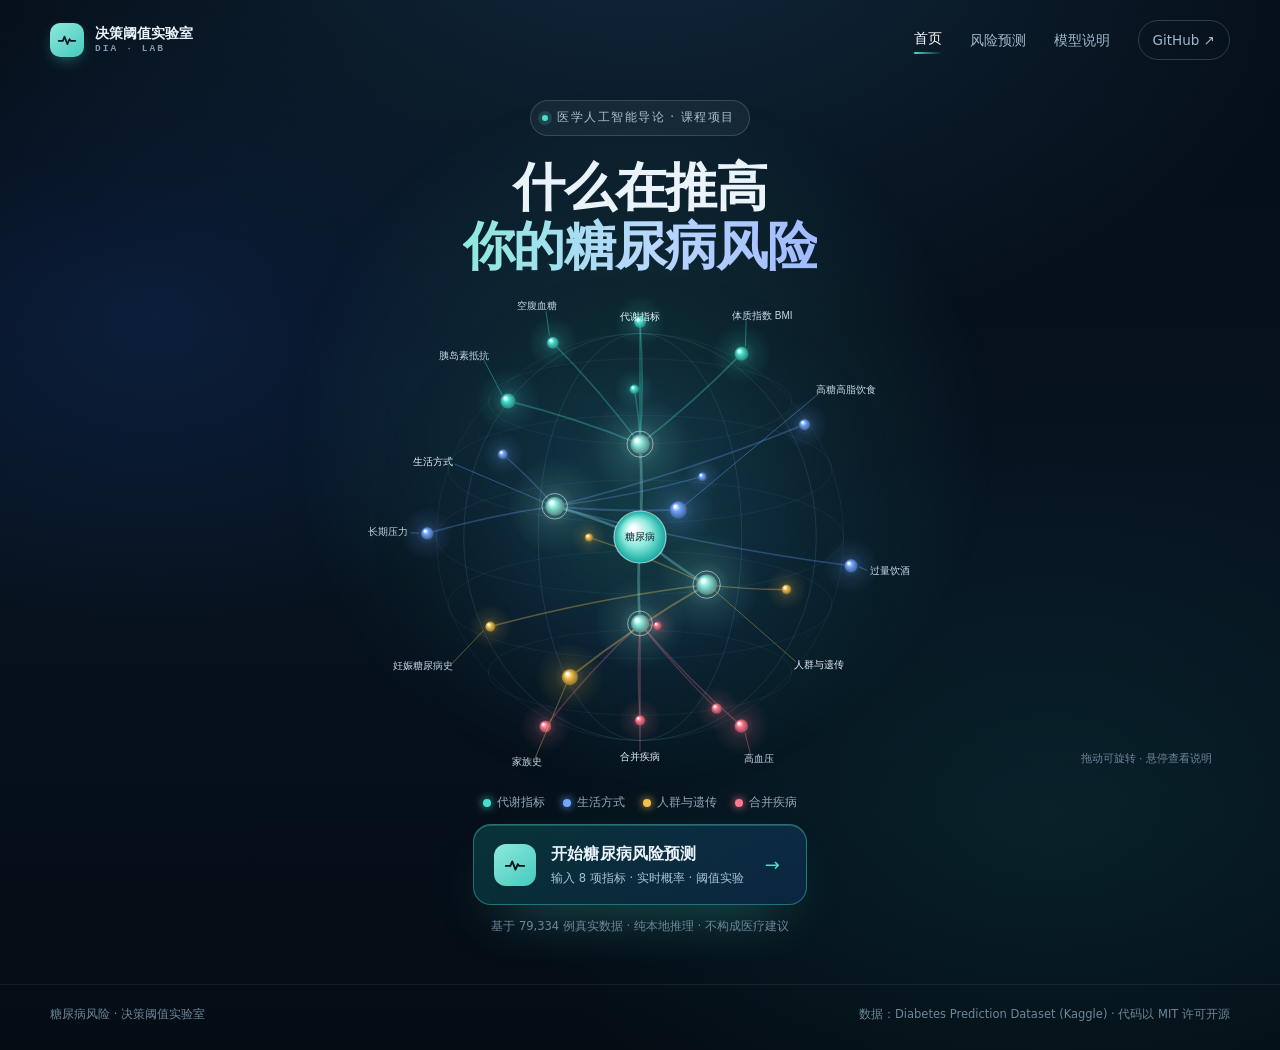
==== commit f6911c63: "feat: 新增 3D 球形树状图首页 - index.html 改为首页：Canvas 2D 手写透视投影渲染球状树图 - 20 个致病因素分 4 类，中心为糖尿病，支持拖动旋转/惯性/悬停说明 -" ====
--- a/index.html
+++ b/index.html
@@ -3,325 +3,81 @@
 <head>
 <meta charset="utf-8">
 <meta name="viewport" content="width=device-width, initial-scale=1">
-<title>糖尿病风险 · 决策阈值实验室</title>
-<meta name="description" content="基于 10 万条混合性别 EHR 数据的糖尿病风险预测交互演示：选择性别、拖动指标看概率，调节阈值看敏感度、特异度与临床代价如何拉扯。">
-<meta name="color-scheme" content="light">
+<title>糖尿病风险 · 致病因素图谱</title>
+<meta name="description" content="3D 球形树状图呈现诱发糖尿病的代谢、生活方式、遗传与合并症因素，点击进入风险预测实验室。">
+<meta name="color-scheme" content="dark">
 <link rel="icon" href="data:image/svg+xml,%3Csvg xmlns='http://www.w3.org/2000/svg' viewBox='0 0 32 32'%3E%3Crect width='32' height='32' rx='9' fill='%230f8d88'/%3E%3Cpath d='M5 17h6l2.5-6 4 12 3-8 2 2h4.5' fill='none' stroke='%23fff' stroke-width='2.2' stroke-linecap='round' stroke-linejoin='round'/%3E%3C/svg%3E">
-<link rel="stylesheet" href="assets/css/style.css">
+<link rel="stylesheet" href="assets/css/home.css">
 </head>
-<body id="top">
+<body>
 
-<header class="hero">
-  <div class="hero__grid" aria-hidden="true"></div>
-  <div class="nav" id="siteNav">
-    <div class="shell nav__inner">
-      <a class="brand" href="#top">
-        <span class="brand__mark" aria-hidden="true">
-          <svg viewBox="0 0 24 24" fill="none"><path d="M2 13h5l2-5 3.5 9 2.5-6 1.5 2H22" stroke="currentColor" stroke-width="2" stroke-linecap="round" stroke-linejoin="round"/></svg>
-        </span>
-        <span class="brand__text">决策阈值实验室<small>DIA · LAB</small></span>
-      </a>
-      <div class="nav__links">
-        <a href="#assess">患者评估</a>
-        <a href="#threshold">阈值实验</a>
-        <a href="#model">模型说明</a>
-        <a class="nav__repo" href="https://github.com/juwairenyixia/diabetes-threshold-lab" target="_blank" rel="noopener">GitHub <span aria-hidden="true">↗</span></a>
-      </div>
+<div class="nav" id="siteNav">
+  <div class="shell nav__inner">
+    <a class="brand" href="index.html">
+      <span class="brand__mark" aria-hidden="true">
+        <svg viewBox="0 0 24 24" fill="none"><path d="M2 13h5l2-5 3.5 9 2.5-6 1.5 2H22" stroke="currentColor" stroke-width="2" stroke-linecap="round" stroke-linejoin="round"/></svg>
+      </span>
+      <span class="brand__text">决策阈值实验室<small>DIA · LAB</small></span>
+    </a>
+    <div class="nav__links">
+      <a href="index.html" class="is-current">首页</a>
+      <a href="risk.html">风险预测</a>
+      <a href="risk.html#model">模型说明</a>
+      <a class="nav__repo" href="https://github.com/juwairenyixia/diabetes-threshold-lab" target="_blank" rel="noopener">GitHub <span aria-hidden="true">↗</span></a>
     </div>
   </div>
+</div>
 
-  <div class="shell hero__inner">
-    <div class="hero__copy">
-      <p class="eyebrow"><span class="eyebrow__dot" aria-hidden="true"></span>医学人工智能导论 · 课程项目</p>
-      <h1>糖尿病风险预测<br><span class="grad">与决策阈值实验室</span></h1>
-      <p class="lead">模型只负责给出一个概率；是否把它当作「阳性」，取决于你把阈值放在哪里。<br class="lead-br">选择性别、拖动指标，观察敏感度、特异度与临床代价如何互相拉扯。</p>
+<main class="home">
+  <div class="home__glow" aria-hidden="true"></div>
 
-      <dl class="hero__stats">
-        <div><dt>测试集 AUC</dt><dd>0.956</dd></div>
-        <div><dt>样本量</dt><dd>79,334</dd></div>
-        <div><dt>输入特征</dt><dd>8</dd></div>
-        <div><dt>患病率</dt><dd>10.5<span>%</span></dd></div>
-      </dl>
+  <header class="home__head">
+    <p class="eyebrow"><span class="eyebrow__dot" aria-hidden="true"></span>医学人工智能导论 · 课程项目</p>
+    <h1>什么在推高<br><span class="grad">你的糖尿病风险</span></h1>
+  </header>
 
-      <a class="hero__cue" href="#assess"><span>动手试一试</span><i aria-hidden="true">↓</i></a>
+  <section class="orb" aria-label="糖尿病致病因素三维图谱">
+    <canvas id="orbCanvas" role="img"
+            aria-label="球形树状图：中心为糖尿病，向外连接代谢、生活方式、人群遗传、合并症四类共 20 个致病因素"></canvas>
+
+    <div class="orb__tip" id="orbTip" hidden>
+      <span class="orb__tip-cat" id="tipCat"></span>
+      <b id="tipName"></b>
+      <p id="tipNote"></p>
     </div>
 
-    <aside class="hero-card" aria-hidden="true">
-      <div class="hero-card__top">
-        <span class="hero-card__live"><i></i>MODEL PREVIEW</span>
-        <span class="hero-card__badge">AUC <b id="heroAuc">0.956</b></span>
-      </div>
-      <div class="hero-card__chart-head">
-        <span>总代价曲线</span>
-        <span>漏诊 : 误诊 = 5 : 1</span>
-      </div>
-      <div class="hero-card__svg" id="heroCurve"></div>
-      <div class="hero-card__stats">
-        <div><span>默认阈值</span><b>0.50</b></div>
-        <div><span>漏诊例数</span><b id="heroFn">586</b></div>
-        <div><span>代价最优</span><b id="heroOpt">0.31</b></div>
-      </div>
-      <div class="hero-card__foot"><span>拖动阈值，观察临床代价</span><i>→</i></div>
-    </aside>
-  </div>
-</header>
-
-<main class="shell">
-
-  <!-- ============ 01 患者评估 ============ -->
-  <section class="panel" id="assess">
-    <div class="panel__head">
-      <div class="panel__title">
-        <span class="kicker">01 · 患者评估</span>
-        <h2>选择性别，<br class="m-br">输入指标，实时得到风险概率</h2>
-        <p class="panel__sub">性别本身参与建模：男性基线风险高于女性（12.7% 对 9.1%）。全部计算在浏览器本地完成，不会上传任何数据。</p>
-      </div>
-      <button class="ghost-btn" id="resetBtn" type="button">
-        <svg viewBox="0 0 16 16" fill="none" aria-hidden="true"><path d="M13.5 8a5.5 5.5 0 1 1-1.9-4.16M13.5 2v4.2H9.3" stroke="currentColor" stroke-width="1.5" stroke-linecap="round" stroke-linejoin="round"/></svg>
-        重置为示例患者
-      </button>
-    </div>
-
-    <div class="assess">
-      <div class="form-card">
-        <div class="form-card__head">
-          <h3>患者档案</h3>
-          <div class="presets" id="presets" role="group" aria-label="载入示例病例"></div>
-        </div>
-
-        <div class="sex-field">
-          <div class="sex-field__head">
-            <span class="field-label">性别</span>
-            <span class="sex-field__hint" id="sexHint">女性 · 患病率 9.1%</span>
-          </div>
-          <div class="segment" id="sexField" role="radiogroup" aria-label="性别">
-            <button class="segment__opt is-active" type="button" data-value="0" role="radio" aria-checked="true">
-              <span class="segment__sym" aria-hidden="true">♀</span>女性
-            </button>
-            <button class="segment__opt" type="button" data-value="1" role="radio" aria-checked="false">
-              <span class="segment__sym" aria-hidden="true">♂</span>男性
-            </button>
-          </div>
-        </div>
-
-        <div class="sliders" id="sliders"></div>
-        <p class="hint">
-          <svg viewBox="0 0 16 16" fill="none" aria-hidden="true"><circle cx="8" cy="8" r="6.2" stroke="currentColor" stroke-width="1.3"/><path d="M8 7.2v4M8 4.9v.2" stroke="currentColor" stroke-width="1.6" stroke-linecap="round"/></svg>
-          数据已去重并限定 18 岁以上；吸烟史里的「不详」会作为独立类别参与模型。
-        </p>
-      </div>
-
-      <div class="result">
-        <div class="result__top">
-          <div class="gauge" id="gauge"></div>
-          <div class="result__meta">
-            <span class="band" id="band">—</span>
-            <p class="result__pct" id="percentile">—</p>
-            <div class="pct-track" aria-hidden="true"><span id="pctFill"></span><i id="pctDot"></i></div>
-            <p class="result__verdict" id="verdict">—</p>
-            <p class="result__truth" id="truth" hidden></p>
-            <p class="result__privacy">
-              <svg viewBox="0 0 16 16" fill="none" aria-hidden="true"><path d="M8 1.8 3 3.9v3.4c0 3 2.1 5.6 5 6.6 2.9-1 5-3.6 5-6.6V3.9L8 1.8Z" stroke="currentColor" stroke-width="1.3" stroke-linejoin="round"/><path d="m5.9 7.9 1.5 1.5 2.8-2.9" stroke="currentColor" stroke-width="1.3" stroke-linecap="round" stroke-linejoin="round"/></svg>
-              纯本地推理 · 无后端 · 无数据上传
-            </p>
-          </div>
-        </div>
-
-        <div class="ruler">
-          <div class="ruler__head">
-            <h4>这张患者卡落在哪</h4>
-            <span class="ruler__hint">同一根轴上：患者概率 · 当前阈值 · 代价最优阈值</span>
-          </div>
-          <div class="ruler__chart" id="ruler"></div>
-          <div class="ruler__legend">
-            <span><i class="dot dot--pat"></i>当前患者</span>
-            <span><i class="dot dot--thr"></i>判定阈值</span>
-            <span><i class="dot dot--opt"></i>代价最优</span>
-          </div>
-          <p class="ruler__note" id="rulerNote">—</p>
-        </div>
-      </div>
-    </div>
-
-    <div class="contrib">
-      <div class="contrib__chart">
-        <div class="chart-head">
-          <h3>每项指标把风险推高还是拉低</h3>
-          <span class="chart-note">对数几率 · 各项可相加</span>
-        </div>
-        <div class="contrib-chart" id="contribChart"></div>
-        <p class="chart-foot">零线为 0：条形向右推高风险，向左降低风险；长度与 logit 变化成正比。</p>
-      </div>
-      <aside class="logit-card">
-        <h4>LOGIT 拆解</h4>
-        <dl>
-          <div><dt>截距（基线）</dt><dd id="logitBase">—</dd></div>
-          <div><dt>指标贡献合计</dt><dd id="logitSum">—</dd></div>
-          <div class="is-total"><dt>最终 logit</dt><dd id="logitTotal">—</dd></div>
-          <div><dt>sigmoid → 概率</dt><dd id="logitProb">—</dd></div>
-        </dl>
-        <p>logit = ln(p / (1−p))；概率 = 1 / (1 + e<sup>−logit</sup>)。因此每根条形都能直接相加。</p>
-      </aside>
-    </div>
+    <ul class="orb__legend" id="orbLegend" aria-hidden="true"></ul>
+    <p class="orb__hint" id="orbHint">拖动可旋转 · 悬停查看说明</p>
   </section>
 
-  <!-- ============ 02 阈值实验室 ============ -->
-  <section class="panel" id="threshold">
-    <div class="panel__head">
-      <div class="panel__title">
-        <span class="kicker">02 · 阈值实验室</span>
-        <h2>阈值不是 0.5：<br class="m-br">亲手权衡漏诊与误诊</h2>
-        <p class="panel__sub">模型 AUC 0.956，看起来很好；但在默认阈值 0.5 下，仍有 35% 的患者被漏掉。拖动阈值，看敏感度、特异度与代价如何变化。</p>
-      </div>
-    </div>
-
-    <div class="thr-bar">
-      <div class="thr-bar__main">
-        <div class="thr-bar__label">判定阈值 <b id="thrVal">0.50</b></div>
-        <input id="thr" class="thr-range" type="range" min="5" max="95" step="1" value="50" aria-label="判定阈值">
-        <div class="thr-bar__scale"><span>0.05</span><span>0.50</span><span>0.95</span></div>
-      </div>
-      <div class="thr-bar__cost">
-        <div class="thr-bar__label">代价设定</div>
-        <div class="cost-row">
-          <span>1 例漏诊 =</span>
-          <b id="costVal">5</b>
-          <span>例误诊</span>
-        </div>
-        <input id="cost" class="cost-range" type="range" min="1" max="20" step="1" value="5" aria-label="漏诊与误诊代价比">
-        <button class="advice-btn" id="recommendBtn" type="button">采用代价最优阈值</button>
-      </div>
-    </div>
-
-    <div class="lab-grid">
-      <div class="chart-card">
-        <div class="chart-head">
-          <h3>ROC 曲线</h3>
-          <span class="chart-note">AUC <b id="aucVal">0.956</b> · 圆点为当前阈值</span>
-        </div>
-        <div class="chart chart--roc" id="rocChart"></div>
-        <p class="chart-foot">曲线越靠近左上角越好；阈值沿曲线滑动，就是在敏感度与特异度之间换位置。</p>
-      </div>
-
-      <div class="chart-card">
-        <div class="chart-head">
-          <h3>混淆矩阵</h3>
-          <span class="chart-note">测试集 <b>15,867</b> 例</span>
-        </div>
-        <div class="matrix" id="matrix"></div>
-        <div class="metrics" id="metrics"></div>
-        <p class="chart-foot">筛查场景里，FN（漏诊）比 FP 更不可接受——这正是要把阈值调低的原因。</p>
-      </div>
-
-      <div class="chart-card">
-        <div class="chart-head">
-          <h3>风险分布与阈值</h3>
-          <span class="chart-note">两组概率的重叠区域，正是模型分不清的地方</span>
-        </div>
-        <div class="chart chart--dist" id="distChart"></div>
-        <div class="legend">
-          <span class="legend__item"><i class="swatch swatch--neg"></i>实际未患病</span>
-          <span class="legend__item"><i class="swatch swatch--pos"></i>实际患病</span>
-          <span class="legend__item"><i class="swatch swatch--line"></i>当前阈值</span>
-          <span class="legend__item legend__item--note">纵轴：对数刻度</span>
-        </div>
-      </div>
-
-      <div class="chart-card">
-        <div class="chart-head">
-          <h3>总代价曲线</h3>
-          <span class="chart-note">每 100 名患者</span>
-        </div>
-        <div class="chart chart--cost" id="costChart"></div>
-        <p class="chart-foot">按当前代价设定计算：<b id="costNow">—</b>。最低点即最优阈值 <b id="optThr">—</b>。</p>
-      </div>
-    </div>
-  </section>
-
-  <!-- ============ 03 模型与数据 ============ -->
-  <section class="panel" id="model">
-    <div class="panel__head">
-      <div class="panel__title">
-        <span class="kicker">03 · 模型与数据</span>
-        <h2>模型卡：<br class="m-br">它是什么，以及它不能做什么</h2>
-        <p class="panel__sub">一个 8 项输入的逻辑回归，含性别；透明、可复现，也带着明显的数据局限。</p>
-      </div>
-    </div>
-
-    <div class="pipeline">
-      <span class="pipe">原始数据</span><i>→</i>
-      <span class="pipe">去重 / 年龄筛选</span><i>→</i>
-      <span class="pipe">标准化</span><i>→</i>
-      <span class="pipe">逻辑回归</span><i>→</i>
-      <span class="pipe">概率</span><i>→</i>
-      <span class="pipe pipe--hl">阈值决策</span>
-    </div>
-
-    <div class="model-grid">
-      <article class="info-card">
-        <span class="info-card__icon info-card__icon--data" aria-hidden="true">
-          <svg viewBox="0 0 20 20" fill="none"><ellipse cx="10" cy="5" rx="7" ry="2.6" stroke="currentColor" stroke-width="1.4"/><path d="M3 5v5c0 1.4 3.1 2.6 7 2.6s7-1.2 7-2.6V5M3 10v5c0 1.4 3.1 2.6 7 2.6s7-1.2 7-2.6v-5" stroke="currentColor" stroke-width="1.4"/></svg>
-        </span>
-        <h3>数据</h3>
-        <p class="info-card__lead">Diabetes Prediction Dataset</p>
-        <ul class="ticks">
-          <li>Kaggle 公开数据，10 万条 EHR 衍生记录</li>
-          <li>清洗后 79,334 例：女性 47,892 / 男性 31,442</li>
-          <li>患病率 10.5%，女性 9.1% / 男性 12.7%</li>
-          <li>去重、限 18 岁以上，剔除性别 Other 18 条</li>
-        </ul>
-      </article>
-
-      <article class="info-card">
-        <span class="info-card__icon info-card__icon--model" aria-hidden="true">
-          <svg viewBox="0 0 20 20" fill="none"><path d="M3 16V9M7.5 16V5M12 16v-4M16.5 16V7" stroke="currentColor" stroke-width="1.8" stroke-linecap="round"/></svg>
-        </span>
-        <h3>模型与评估</h3>
-        <p class="info-card__lead">L2 正则逻辑回归（λ = 1e-4）</p>
-        <ul class="ticks">
-          <li>测试集 AUC 0.956，Brier 分数 0.039</li>
-          <li>阈值 0.5：敏感度 65.0% / 特异度 98.8%</li>
-          <li>即仍有 35% 的患者被漏掉——这正是要调阈值的原因</li>
-          <li>系数内联在页面里，推理完全在浏览器完成</li>
-        </ul>
-      </article>
-
-      <article class="info-card info-card--warn">
-        <span class="info-card__icon info-card__icon--warn" aria-hidden="true">
-          <svg viewBox="0 0 20 20" fill="none"><path d="M10 2.8 2.5 16h15L10 2.8Z" stroke="currentColor" stroke-width="1.4" stroke-linejoin="round"/><path d="M10 7.5v3.6M10 13.6v.2" stroke="currentColor" stroke-width="1.7" stroke-linecap="round"/></svg>
-        </span>
-        <h3>局限与伦理</h3>
-        <ul class="ticks">
-          <li>公开 EHR 衍生数据，非前瞻性临床队列</li>
-          <li>不含怀孕等女性专属变量，无法演示性别专属字段</li>
-          <li>性别仅二分；Other 仅 18 条，已剔除</li>
-          <li>未做外部验证与概率校准，不可用于临床</li>
-          <li>教学演示，不构成任何医疗建议</li>
-        </ul>
-      </article>
-    </div>
+  <section class="cta">
+    <a class="cta__btn" href="risk.html">
+      <span class="cta__icon" aria-hidden="true">
+        <svg viewBox="0 0 24 24" fill="none"><path d="M2 13h5l2-5 3.5 9 2.5-6 1.5 2H22" stroke="currentColor" stroke-width="2" stroke-linecap="round" stroke-linejoin="round"/></svg>
+      </span>
+      <span class="cta__text">
+        <b>开始糖尿病风险预测</b>
+        <small>输入 8 项指标 · 实时概率 · 阈值实验</small>
+      </span>
+      <span class="cta__arrow" aria-hidden="true">→</span>
+    </a>
+    <p class="cta__note">基于 79,334 例真实数据 · 纯本地推理 · 不构成医疗建议</p>
   </section>
 </main>
 
-<footer class="footer">
-  <div class="shell footer__inner">
-    <div class="footer__brand">
-      <span class="footer__mark" aria-hidden="true">
-        <svg viewBox="0 0 24 24" fill="none"><path d="M2 13h5l2-5 3.5 9 2.5-6 1.5 2H22" stroke="currentColor" stroke-width="2" stroke-linecap="round" stroke-linejoin="round"/></svg>
-      </span>
-      <div class="footer__text">
-        <p>糖尿病风险 · 决策阈值实验室</p>
-        <span>医学人工智能导论 · 课程项目</span>
-      </div>
-    </div>
-    <div class="footer__right">
-      <p class="footer__meta">数据：Diabetes Prediction Dataset (Kaggle) · 代码以 MIT 许可开源</p>
-      <a class="footer__top" href="#top">回到顶部 <span aria-hidden="true">↑</span></a>
-    </div>
+<footer class="home-foot">
+  <div class="shell home-foot__inner">
+    <p>糖尿病风险 · 决策阈值实验室</p>
+    <p>数据：Diabetes Prediction Dataset (Kaggle) · 代码以 MIT 许可开源</p>
   </div>
 </footer>
 
-<script src="assets/js/data.js"></script>
-<script src="assets/js/app.js"></script>
+<noscript>
+  <div class="shell noscript">
+    <p>三维图谱需要 JavaScript。风险预测页面无需该图谱，可直接访问 <a href="risk.html">risk.html</a>。</p>
+  </div>
+</noscript>
+
+<script src="assets/js/home.js"></script>
 </body>
 </html>
--- a/assets/css/home.css
+++ b/assets/css/home.css
@@ -0,0 +1,396 @@
+/* ============================================================
+   糖尿病风险 · 首页（3D 球形树状图）
+   ============================================================ */
+
+:root {
+  --ink: #eaf3fa;
+  --ink-2: #b7cde0;
+  --muted: #7f9ab0;
+  --teal: #45e0cf;
+  --teal-deep: #12a8a0;
+  --blue: #6fa8ff;
+  --rose: #ff7a90;
+  --amber: #f2c14e;
+
+  --sans: "Inter", "PingFang SC", "HarmonyOS Sans SC", "Hiragino Sans GB", "Microsoft YaHei", "Noto Sans SC", system-ui, -apple-system, sans-serif;
+  --mono: "SFMono-Regular", "JetBrains Mono", "Cascadia Code", "Roboto Mono", Consolas, monospace;
+}
+
+* { box-sizing: border-box; }
+
+html { -webkit-text-size-adjust: 100%; }
+
+body {
+  margin: 0;
+  min-height: 100vh;
+  background:
+    radial-gradient(1200px 700px at 50% -8%, #10283c 0%, rgba(16, 40, 60, 0) 62%),
+    radial-gradient(900px 600px at 82% 78%, rgba(18, 168, 160, 0.12), transparent 62%),
+    radial-gradient(760px 520px at 12% 30%, rgba(43, 108, 240, 0.14), transparent 60%),
+    linear-gradient(180deg, #050d16 0%, #071320 48%, #050c14 100%);
+  color: var(--ink);
+  font-family: var(--sans);
+  font-size: 15px;
+  line-height: 1.65;
+  -webkit-font-smoothing: antialiased;
+  overflow-x: hidden;
+}
+
+h1, p, ul { margin: 0; }
+ul { padding: 0; list-style: none; }
+a { color: inherit; text-decoration: none; }
+
+.shell {
+  width: min(1180px, calc(100% - 48px));
+  margin-inline: auto;
+}
+
+/* ---------------- nav ---------------- */
+.nav {
+  position: fixed;
+  inset: 0 0 auto;
+  z-index: 40;
+  padding: 20px 0;
+  transition: background 0.28s ease, padding 0.28s ease, border-color 0.28s ease;
+  border-bottom: 1px solid transparent;
+}
+
+.nav__inner { display: flex; align-items: center; justify-content: space-between; }
+
+.brand { display: inline-flex; align-items: center; gap: 11px; }
+
+.brand__mark {
+  display: grid;
+  place-items: center;
+  width: 34px;
+  height: 34px;
+  border-radius: 10px;
+  color: #06121d;
+  background: linear-gradient(140deg, #8ee9dd, #45c9bd);
+  box-shadow: 0 6px 18px -8px rgba(69, 224, 207, 0.85);
+}
+
+.brand__mark svg { width: 20px; height: 20px; }
+
+.brand__text {
+  display: flex;
+  flex-direction: column;
+  line-height: 1.25;
+  font-size: 14px;
+  font-weight: 600;
+}
+
+.brand__text small {
+  font-family: var(--mono);
+  font-size: 9.5px;
+  letter-spacing: 0.22em;
+  color: var(--muted);
+}
+
+.nav__links {
+  display: flex;
+  align-items: center;
+  gap: 28px;
+  font-size: 13.5px;
+  color: #9fb8cc;
+}
+
+.nav__links a { transition: color 0.18s ease; }
+.nav__links a:hover { color: #fff; }
+.nav__links a.is-current { color: #fff; }
+
+.nav__links a.is-current::after {
+  content: "";
+  display: block;
+  height: 2px;
+  margin-top: 3px;
+  border-radius: 2px;
+  background: linear-gradient(90deg, var(--teal), rgba(69, 224, 207, 0));
+}
+
+.nav__repo {
+  padding: 8px 14px;
+  border: 1px solid rgba(233, 241, 248, 0.18);
+  border-radius: 999px;
+  transition: border-color 0.18s ease, background 0.18s ease;
+}
+
+.nav__repo:hover { border-color: rgba(233, 241, 248, 0.42); background: rgba(233, 241, 248, 0.06); }
+
+/* ---------------- layout ---------------- */
+.home {
+  position: relative;
+  display: flex;
+  flex-direction: column;
+  align-items: center;
+  padding: 100px 0 0;
+  min-height: 100vh;
+}
+
+.home__glow {
+  position: absolute;
+  top: 6%;
+  left: 50%;
+  width: 760px;
+  height: 760px;
+  transform: translateX(-50%);
+  background: radial-gradient(circle, rgba(69, 224, 207, 0.16), rgba(69, 224, 207, 0) 66%);
+  pointer-events: none;
+  filter: blur(6px);
+}
+
+.home__head {
+  position: relative;
+  z-index: 2;
+  width: min(1180px, calc(100% - 48px));
+  margin-inline: auto;
+  text-align: center;
+}
+
+.eyebrow {
+  display: inline-flex;
+  align-items: center;
+  gap: 9px;
+  padding: 7px 14px 7px 11px;
+  border: 1px solid rgba(233, 241, 248, 0.16);
+  border-radius: 999px;
+  background: rgba(233, 241, 248, 0.05);
+  font-size: 12px;
+  letter-spacing: 0.12em;
+  color: #a9c0d3;
+}
+
+.eyebrow__dot {
+  width: 6px;
+  height: 6px;
+  border-radius: 50%;
+  background: var(--teal);
+  box-shadow: 0 0 0 4px rgba(69, 224, 207, 0.16);
+  animation: pulse 2.6s ease-in-out infinite;
+}
+
+@keyframes pulse {
+  0%, 100% { box-shadow: 0 0 0 4px rgba(69, 224, 207, 0.14); }
+  50% { box-shadow: 0 0 0 9px rgba(69, 224, 207, 0.03); }
+}
+
+.home h1 {
+  margin-top: 22px;
+  font-size: clamp(30px, 4.2vw, 52px);
+  font-weight: 620;
+  line-height: 1.14;
+  letter-spacing: -0.025em;
+}
+
+.home h1 .grad {
+  background: linear-gradient(96deg, #8ee9dd 0%, #b9d6ff 55%, #9fb9ff 100%);
+  -webkit-background-clip: text;
+  background-clip: text;
+  color: transparent;
+}
+
+/* ---------------- orb ---------------- */
+.orb {
+  position: relative;
+  z-index: 2;
+  width: min(1180px, 100%);
+  height: clamp(430px, 58vh, 600px);
+  margin-top: 0;
+  touch-action: pan-y;
+}
+
+#orbCanvas {
+  display: block;
+  width: 100%;
+  height: 100%;
+  cursor: grab;
+}
+
+#orbCanvas.is-dragging { cursor: grabbing; }
+
+.orb__tip {
+  position: absolute;
+  z-index: 5;
+  min-width: 172px;
+  max-width: 250px;
+  padding: 11px 13px;
+  border: 1px solid rgba(69, 224, 207, 0.28);
+  border-radius: 12px;
+  background: rgba(8, 22, 34, 0.94);
+  box-shadow: 0 24px 50px -28px rgba(0, 0, 0, 0.95);
+  backdrop-filter: blur(10px);
+  -webkit-backdrop-filter: blur(10px);
+  pointer-events: none;
+  transform: translate(-50%, -118%);
+  transition: opacity 0.14s ease;
+}
+
+.orb__tip-cat {
+  display: inline-block;
+  margin-bottom: 3px;
+  font-family: var(--mono);
+  font-size: 9.5px;
+  letter-spacing: 0.16em;
+  color: var(--teal);
+}
+
+.orb__tip b { display: block; font-size: 14px; font-weight: 620; }
+.orb__tip p { margin-top: 3px; font-size: 11.5px; line-height: 1.55; color: #9fb8cc; }
+
+.orb__legend {
+  position: absolute;
+  left: 50%;
+  bottom: -14px;
+  transform: translateX(-50%);
+  display: flex;
+  flex-wrap: wrap;
+  justify-content: center;
+  gap: 8px 18px;
+  font-size: 11.5px;
+  color: #90a9bd;
+  pointer-events: none;
+}
+
+.orb__legend li { display: inline-flex; align-items: center; gap: 6px; }
+
+.orb__legend i {
+  width: 8px;
+  height: 8px;
+  border-radius: 50%;
+  display: inline-block;
+  box-shadow: 0 0 8px currentColor;
+}
+
+.orb__hint {
+  position: absolute;
+  right: 18px;
+  bottom: 30px;
+  font-size: 11px;
+  color: #6d869b;
+  pointer-events: none;
+}
+
+/* ---------------- CTA ---------------- */
+.cta {
+  position: relative;
+  z-index: 2;
+  display: flex;
+  flex-direction: column;
+  align-items: center;
+  gap: 12px;
+  padding: 26px 0 48px;
+}
+
+.cta__btn {
+  display: inline-flex;
+  align-items: center;
+  gap: 15px;
+  padding: 16px 26px 16px 20px;
+  border-radius: 18px;
+  border: 1px solid rgba(69, 224, 207, 0.4);
+  background: linear-gradient(135deg, rgba(18, 168, 160, 0.24), rgba(43, 108, 240, 0.16));
+  box-shadow:
+    0 24px 60px -30px rgba(69, 224, 207, 0.7),
+    inset 0 1px 0 rgba(255, 255, 255, 0.16);
+  transition: transform 0.22s cubic-bezier(0.22, 1, 0.36, 1), box-shadow 0.22s ease, border-color 0.22s ease;
+}
+
+.cta__btn:hover {
+  transform: translateY(-3px);
+  border-color: rgba(69, 224, 207, 0.75);
+  box-shadow:
+    0 34px 70px -28px rgba(69, 224, 207, 0.85),
+    inset 0 1px 0 rgba(255, 255, 255, 0.22);
+}
+
+.cta__btn:focus-visible {
+  outline: none;
+  box-shadow: 0 0 0 4px rgba(69, 224, 207, 0.28), 0 24px 60px -30px rgba(69, 224, 207, 0.7);
+}
+
+.cta__icon {
+  display: grid;
+  place-items: center;
+  width: 42px;
+  height: 42px;
+  border-radius: 12px;
+  color: #04121a;
+  background: linear-gradient(140deg, #8ee9dd, #45c9bd);
+  flex-shrink: 0;
+}
+
+.cta__icon svg { width: 22px; height: 22px; }
+
+.cta__text { display: grid; gap: 1px; text-align: left; }
+.cta__text b { font-size: 16px; font-weight: 620; letter-spacing: 0.01em; }
+.cta__text small { font-size: 11.5px; color: #a8c2d6; }
+
+.cta__arrow {
+  margin-left: 6px;
+  font-size: 18px;
+  color: var(--teal);
+  transition: transform 0.22s ease;
+}
+
+.cta__btn:hover .cta__arrow { transform: translateX(4px); }
+
+.cta__note { font-size: 11.5px; color: #6d869b; }
+
+/* ---------------- footer ---------------- */
+.home-foot {
+  border-top: 1px solid rgba(233, 241, 248, 0.07);
+  padding: 20px 0 26px;
+}
+
+.home-foot__inner {
+  display: flex;
+  flex-wrap: wrap;
+  justify-content: space-between;
+  gap: 6px 24px;
+  font-size: 11.5px;
+  color: #6d869b;
+}
+
+.noscript {
+  padding: 0 0 30px;
+  color: #a8c2d6;
+  font-size: 13px;
+}
+
+.noscript a { color: var(--teal); text-decoration: underline; }
+
+/* ---------------- responsive ---------------- */
+@media (max-width: 860px) {
+  .nav__links { gap: 16px; }
+  .nav__links a:not(.nav__repo):not(.is-current) { display: none; }
+}
+
+@media (max-width: 560px) {
+  .nav__repo { padding: 7px 11px; font-size: 12px; }
+  .brand__text { font-size: 13px; }
+}
+
+@media (max-width: 720px) {
+  .shell, .home__head { width: calc(100% - 32px); }
+  .home { padding-top: 92px; }
+  .nav { padding: 12px 0; }
+  .brand__text small { display: none; }
+  .home h1 { margin-top: 16px; font-size: clamp(26px, 7.6vw, 34px); }
+  .orb { height: clamp(360px, 50vh, 440px); }
+  .orb__hint { display: none; }
+  .orb__legend { position: static; transform: none; margin: 10px auto 0; gap: 6px 12px; font-size: 10px; width: calc(100% - 24px); }
+  .cta { padding: 26px 0 30px; }
+  .cta__btn { padding: 14px 18px 14px 14px; gap: 12px; }
+  .cta__icon { width: 38px; height: 38px; }
+  .cta__text b { font-size: 15px; }
+  .cta__text small { font-size: 11px; }
+  .cta__note { font-size: 10.5px; text-align: center; }
+}
+
+@media (prefers-reduced-motion: reduce) {
+  *, *::before, *::after {
+    animation-duration: 0.001ms !important;
+    animation-iteration-count: 1 !important;
+    transition-duration: 0.001ms !important;
+  }
+}
